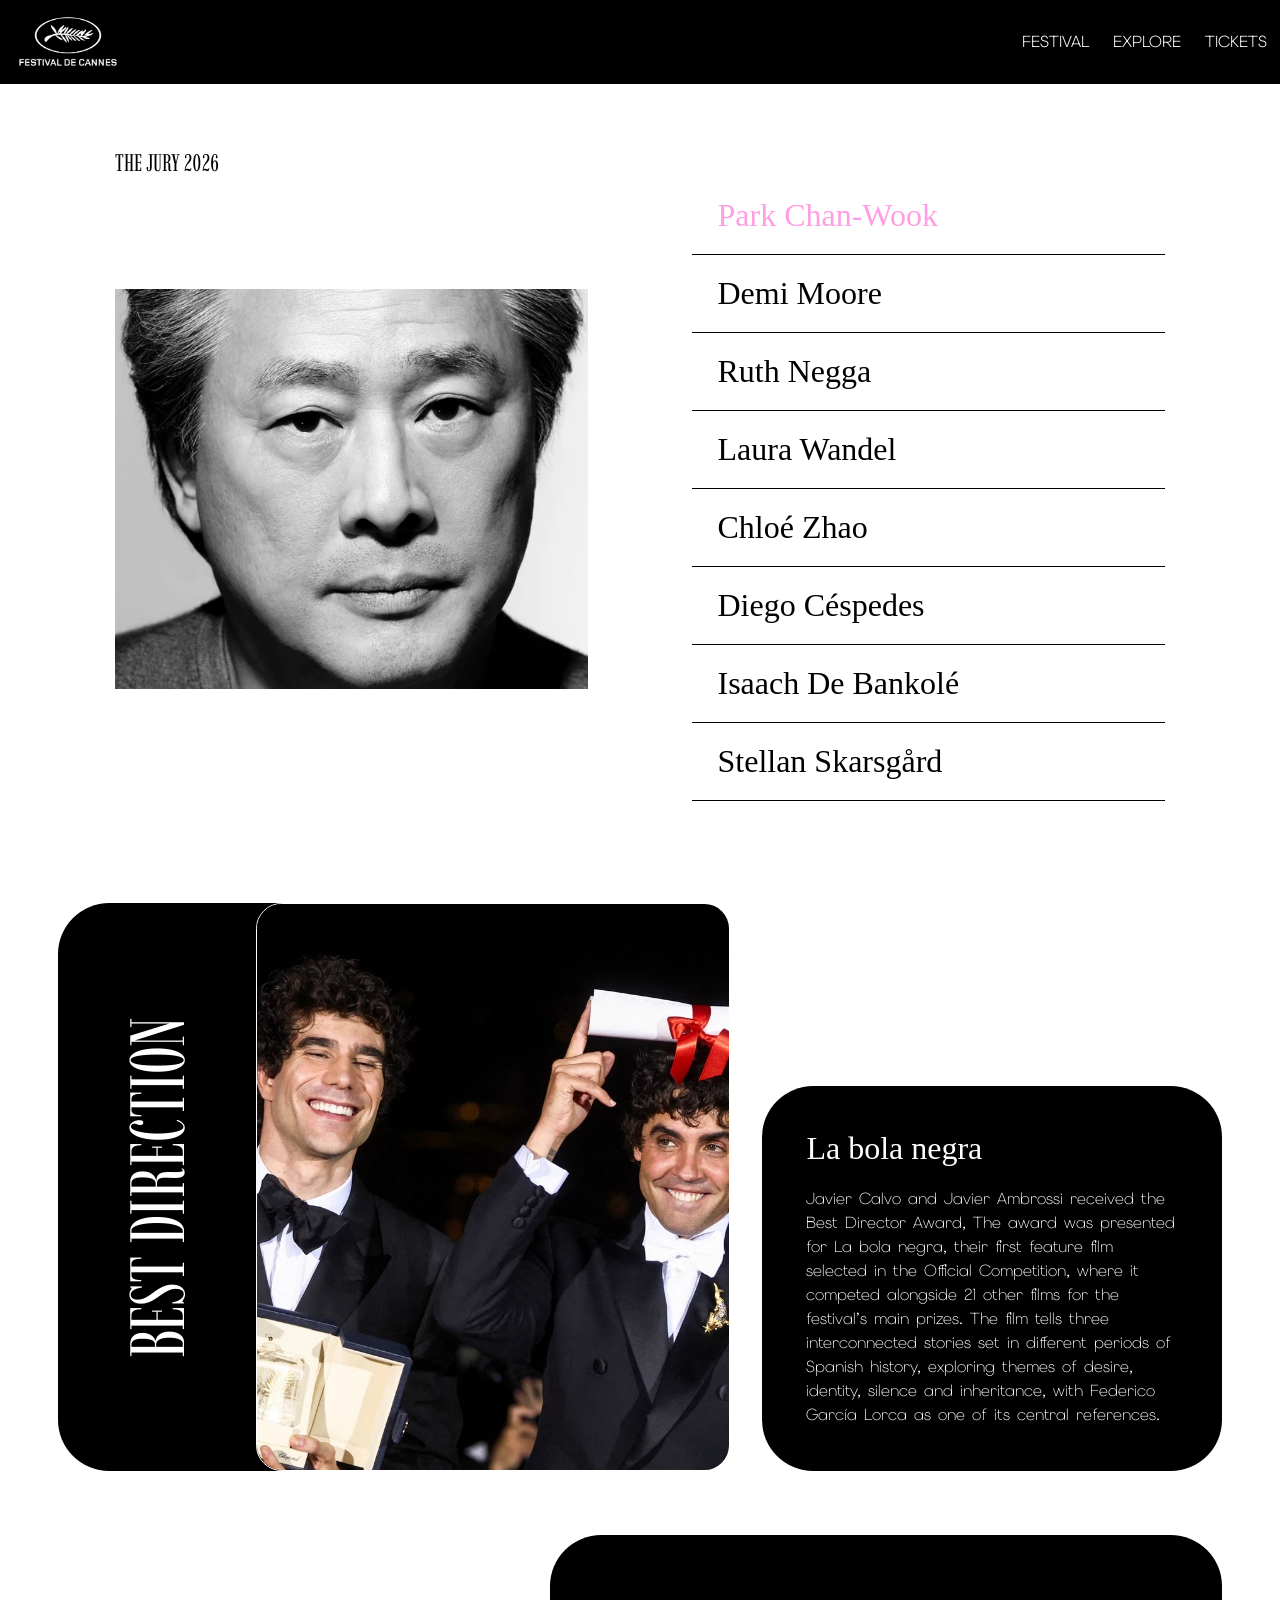
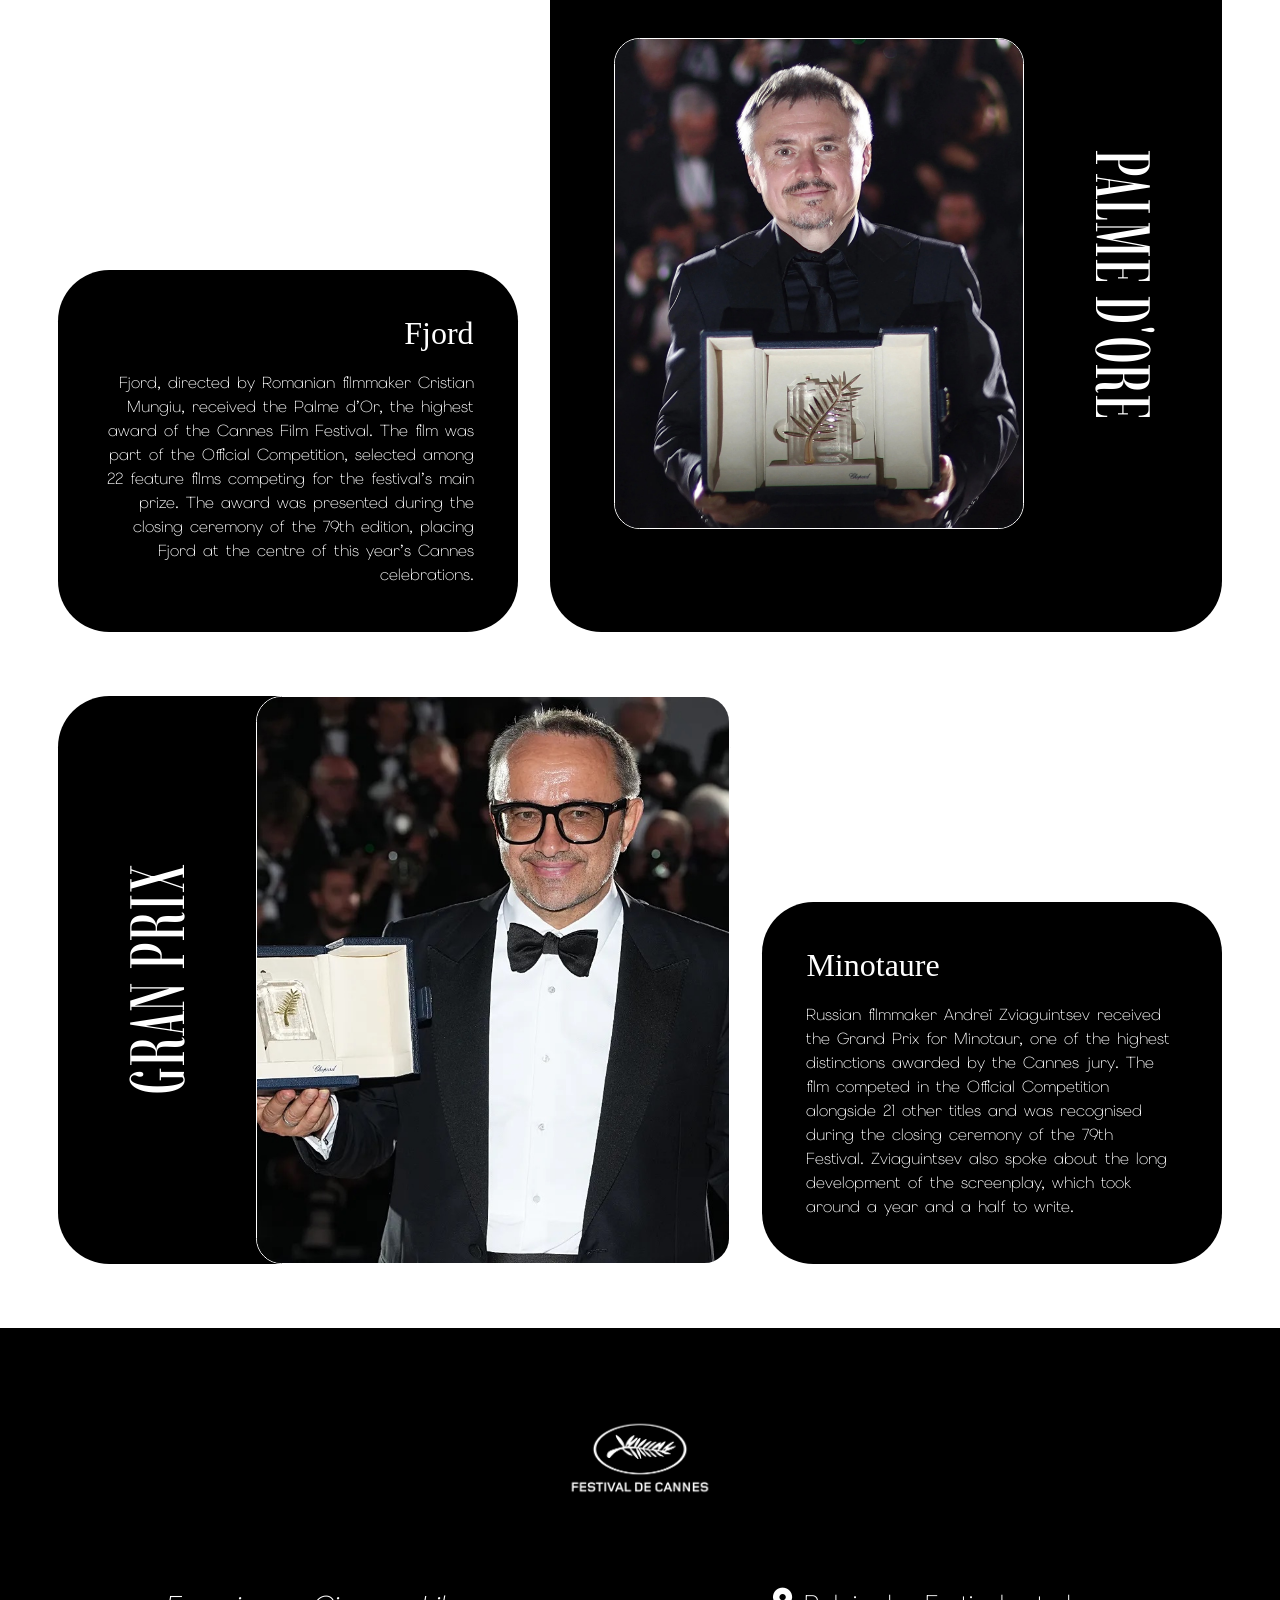
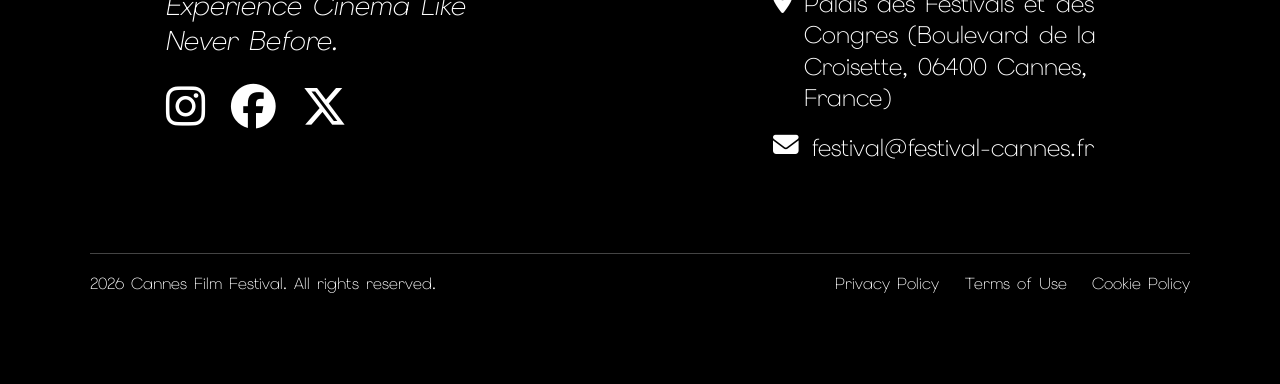
==== explore.html @ 531282f8 "Jurado nombre con foto" ====
<!DOCTYPE html>
<html lang="en">
<head>
    <meta charset="UTF-8">
    <meta name="viewport" content="width=device-width, initial-scale=1.0">
    <title>Cannes Film Festival</title>

    <link rel="stylesheet" href="CSS/style.css">

     <!-- TIPOGRAFIA TÍTULO -->
    <link rel="preconnect" href="https://fonts.googleapis.com">
    <link rel="preconnect" href="https://fonts.gstatic.com" crossorigin>
    <link href="https://fonts.googleapis.com/css2?family=Alien+Block&family=Imbue:opsz,wght@10..100,100..900&display=swap" rel="stylesheet">

    <!-- TIPOGRAFIA SUBTITULO  -->
    <link rel="preconnect" href="https://fonts.googleapis.com">
    <link rel="preconnect" href="https://fonts.gstatic.com" crossorigin>
    <link href="https://fonts.googleapis.com/css2?family=Alien+Block&family=Homemade+Apple&family=Imbue:opsz,wght@10..100,100..900&display=swap" rel="stylesheet">

    <!-- TIPOGRAFIA CUERPO  -->
    <link rel="preconnect" href="https://fonts.googleapis.com">
    <link rel="preconnect" href="https://fonts.gstatic.com" crossorigin>
    <link href="https://fonts.googleapis.com/css2?family=Alien+Block&family=Elms+Sans:ital,wght@0,100..900;1,100..900&family=Homemade+Apple&family=Imbue:opsz,wght@10..100,100..900&display=swap" rel="stylesheet">

     <!-- ICONOS FONT AWESOME -->
    <link rel="stylesheet" href="https://cdnjs.cloudflare.com/ajax/libs/font-awesome/6.7.2/css/all.min.css">

</head>
<body>
    <!-- MENU  -->
    <div class="menu">
        <a href="index.html" class="logo">
            <img src="Gallery/logotipo.png" alt="">
        </a>

        <nav class="nav-desktop">
            <ul>
                <li><a href="index.html">FESTIVAL</a></li>
                <li><a href="explore.html">EXPLORE</a></li>
                <li><a href="tickets.html">TICKETS</a></li>
            </ul>
        </nav>

        <input type="checkbox" id="sideMenu" class="side-menu">

        <label class="hamb" for="sideMenu">
            <i class="fa-solid fa-bars"></i>
            <i class="fa-solid fa-xmark"></i>
        </label>

        <nav class="nav-mobile">
            <ul>
                <li><a href="index.html">FESTIVAL</a></li>
                <li><a href="explore.html">EXPLORE</a></li>
                <li><a href="tickets.html">TICKETS</a></li>
            </ul>
        </nav>
    </div>
    
 <!-- Galeria jurado-->

  <section class="jury">

    <h1>THE JURY 2026</h1>

    <div class="jury-content">

        <!-- FOTOS -->
        <div class="jury-images">

            <img class="jury-photo photo-1 active"
                 src="Gallery/jurado5.jpeg"
                 alt="Park Chan-Wook">

            <img class="jury-photo photo-2"
                 src="Gallery/jurado1.jpeg"
                 alt="Demi Moore">

            <img class="jury-photo photo-3"
                 src="Gallery/jurado7.jpeg"
                 alt="Ruth Negga">

            <img class="jury-photo photo-4"
                 src="Gallery/jurado6.jpeg"
                 alt="Laura Wandel">

            <img class="jury-photo photo-5"
                 src="Gallery/jurado4.jpeg"
                 alt="Chloé Zhao">

            <img class="jury-photo photo-6"
                 src="Gallery/jurado3.jpeg"
                 alt="Diego Céspedes">

            <img class="jury-photo photo-7"
                 src="Gallery/jurado8.jpeg"
                 alt="Isaach De Bankolé">

            <img class="jury-photo photo-8"
                 src="Gallery/jurado2.jpeg"
                 alt="Stellan Skarsgård">

           

        </div>


        <!-- NOMBRES -->
        <div class="jury-names">

            <p class="name name-1">Park Chan-Wook</p>

            <p class="name name-2">Demi Moore</p>

            <p class="name name-3">Ruth Negga</p>

            <p class="name name-4">Laura Wandel</p>

            <p class="name name-5">Chloé Zhao</p>

            <p class="name name-6">Diego Céspedes</p>

            <p class="name name-7">Isaach De Bankolé</p>

            <p class="name name-8">Stellan Skarsgård</p>

        </div>

    </div>

</section>


 <!-- Awards  -->
     
    <div class="room-block award">
                <div class="room-top">
                    <h1>BEST DIRECTION</h1>
                </div>

                <div class="room-content">
                    <div class="room-design">
                        <img src="Gallery/premio1.jpeg" alt="">
                    </div>

                    <div class="room-text">
                            <h2>La bola negra</h2>
                            <p>Javier Calvo and Javier Ambrossi received the Best Director Award, The award was presented for La bola negra, their first feature film selected in the Official Competition, where it competed alongside 21 other films for the festival’s main prizes. The film tells three interconnected stories set in different periods of Spanish history, exploring themes of desire, identity, silence and inheritance, with Federico García Lorca as one of its central references. </p>
                    </div>
                </div>
            </div>

        <div class="room-block award award reverse">
            <div class="room-text">
                    <h2>Fjord</h2>
                    <p>Fjord, directed by Romanian filmmaker Cristian Mungiu, received the Palme d’Or, the highest award of the Cannes Film Festival. The film was part of the Official Competition, selected among 22 feature films competing for the festival’s main prize. The award was presented during the closing ceremony of the 79th edition, placing Fjord at the centre of this year’s Cannes celebrations.</p>
            </div>

            <div class="room-top">
                <h1>PALME D'ORE</h1>
            </div>

            <div class="room-content">
                <div class="room-design">
                    <img src="Gallery/premio2.jpeg" alt="">
                </div>
            </div>
        </div>

        <div class="room-block award">
             <div class="room-top">
                <h1>GRAN PRIX</h1>
            </div>

            <div class="room-content">
                <div class="room-design">
                    <img src="Gallery/premio3.jpeg" alt="">
                </div>

                <div class="room-text">
                            <h2>Minotaure</h2>
                            <p>Russian filmmaker Andreï Zviaguintsev received the Grand Prix for Minotaur, one of the highest distinctions awarded by the Cannes jury. 

                            The film competed in the Official Competition alongside 21 other titles and was recognised during the closing ceremony of the 79th Festival. Zviaguintsev also spoke about the long development of the screenplay, which took around a year and a half to write.</p>
                    </div>
                </div>
            </div>




   <!-- FOOTER -->
    <footer>

        <div class="footer-logo">
            <img src="Gallery/logotipo.png" alt="Cannes Film Festival">
        </div>

        <div class="footersection">
            <ul>
                <li>
                    <a href="tickets.html"></a>
                </li>
            </ul>
        </div>

        <div class="footersection">
            <div>
                <ul>
                    <li>
                        <a href="#"><i class="fa-brands fa-instagram"></i></a>
                    </li>
                    <li>
                        <a href="#"><i class="fa-brands fa-facebook"></i></a>
                    </li>
                    <li>
                        <a href="#"><i class="fa-brands fa-x-twitter"></i></a>
                    </li>
                </ul>
            </div>
            <div>
                <ul>
                    <li>
                        <a href="#" class="footerlinks"><i class="fa-solid fa-location-dot"></i><p class="pfooter">Palais des Festivals et des Congres (Boulevard de la Croisette, 06400 Cannes, France)</p></a>
                    </li>
                    <li>
                        <a href="#" class="footerlinks"><i class="fa-solid fa-envelope"></i><p class="pfooter">festival@festival-cannes.fr</p></a>
                    </li>
                </ul>
            </div>
        </div>

        <div class="footersection">
            <p class="pfooter">2026 Cannes Film Festival. All rights reserved.</p>
            <ul>
                <li>
                    <a href="#">Privacy Policy</a>
                </li>
                <li>
                    <a href="#">Terms of Use</a>
                </li>
                <li>
                    <a href="#">Cookie Policy </a>
                </li>
            </ul>
        </div>
    </footer>


    <script src="JS/add.js"></script>
</body>
</html>
---- CSS/style.css ----
* {
    padding: 0;
    margin: 0;
    box-sizing: border-box; 
}

body {
    background-color: white;
    color: black;
}

ul {
    list-style: none;
}

a {
    text-decoration: none;
    color: white;
}





/* TIPOGRAFÍAS */
/* Tipografía Título */

h1 {
  font-family: "Imbue", serif;
  font-optical-sizing: auto;
  font-weight: 400;
  font-style: normal;
}

h2 {
  font-family: "Homemade Apple", cursive;
  font-weight: 400;
  font-style: normal;
}

p {
  font-family: "Elms Sans", sans-serif;
  font-optical-sizing: auto;
  font-weight: 200;
  font-style: normal;
}

.pfooter ul li a {
  font-family: "Elms Sans", sans-serif;
  font-optical-sizing: auto;
  font-weight: 200;
  font-style: normal;
}

.nav-desktop {
  font-family: "Elms Sans", sans-serif;
  font-optical-sizing: auto;
  font-weight: 300;
  font-style: normal;
}



/* MENÚ*/
.logo {
    padding-left: 1vw;
    display: block;
}
.logo img{
    width: 110px;
    height: auto;
    display: block;
}

.menu a {
    text-decoration: none;
    color: white;
}

.menu {
    display: flex;
    justify-content: space-between;
    align-items: center;
    background-color: black;
    padding-top: 1vw;
    padding-bottom: 1vw;
    padding-right: 1vw;
}

.menu ul{
    display: flex;
    gap: 1.5rem;
    list-style: none;
}


/*Menú Tablet & Móvil*/
.nav-mobile {
    width: 100%;
    height: 100%;
    position: fixed;
    top: 0;
    left: 0;
    background-color: black;
    z-index: 9999;

    overflow: hidden;
    max-height: 0;
    transition: max-height 0.5s;
}

.menu-mobile {
    height: 100%;
    display: flex;
    flex-direction: column;
    justify-content: center;
    align-items: center;
    gap: 30px;
}

.menu-mobile li a {
    font-size: 40px;
    color: white;
}

/*Menú Iconos*/
.hamb {
    display: none;
    cursor: pointer;
    font-size: 30px;
    color: white;
    z-index: 10000;
}

.side-menu {
    display: none;
}

.hamb .fa-xmark {
    display: none;
    color: white;
    padding: 20px;
}



.side-menu:checked ~ .nav-mobile {
    max-height: 100%;
}

.side-menu:checked ~ .hamb .fa-bars {
    display: none;
}

.side-menu:checked ~ .hamb .fa-xmark {
    display: block;
}

/* CARRUSEL*/

.carrusel{
    position: relative;
    width: 100%;
    aspect-ratio: 16 / 9;
    overflow: hidden;
    margin-top: 0.5vw;
}

.carrusel img{
    height: 100%;
    width: 100%;
    top: 0;
    left: 0;
    object-fit: cover;
    position: absolute;
    opacity: 0;
    animation: carrusel 30s infinite;
}

.carrusel img:nth-child(2){
    animation-delay: 6s;
}

.carrusel img:nth-child(3){
    animation-delay: 12s;
}

.carrusel img:nth-child(4){
    animation-delay: 18s;
}

.carrusel img:nth-child(5){
    animation-delay: 24s;
}

@keyframes carrusel{
    0%   { opacity: 0;}
    5%   { opacity: 1;}
    20%  { opacity: 1;}
    25%  { opacity: 0;}
    100% { opacity: 0;}
}

.carrusel::after{
    width: 8px;
    height: 8px;
    margin-left: -6px;
    border-radius: 50%;
    left: 50%;
    bottom: 20px;
    content: "";
    position: absolute;
    background-color: rgba(255, 255, 255, 0.5);
    box-shadow:-48px 0 rgba(255, 255, 255, 0.5),
               -24px 0 rgba(255, 255, 255, 0.5),
                24px 0 rgba(255, 255, 255, 0.5),
                48px 0 rgba(255, 255, 255, 0.5);
    z-index: 1;
}

.carrusel::before {
    width: 8px;
    height: 8px;
    margin-left: -6px;
    border-radius: 50%;
    left: 50%;
    bottom: 20px;
    content: "";
    position: absolute;
    background-color: white;
    z-index: 2;
    animation: punto 30s step-end infinite;
}

@keyframes punto {
    0%   { transform: translateX(-48px);}
    20%  { transform: translateX(-24px);}
    40%  { transform: translateX(0);}
    60%  { transform: translateX(24px);}
    80%  { transform: translateX(48px);}
}
                

/* 1) FESTIVAL */
/* The Story of Cannes */


.hero-home {
    position: relative;
    width: 100%;
}

.img-hero {
    width: 100%;
    display: block;
    padding-top: 0.5vw;
}


.titulo-hero {
    display: flex;
    justify-content: center;
    font-size: 7rem;
    margin-top: 2vw;
}


.texto {
    display: flex;
    justify-content: center;
    margin-top: 1vw;
    margin-bottom: 6vw;
    font-size: 1.75rem;
}

/* The Story of Cannes */

.room-block {
    display: flex;
    flex-wrap: wrap;
}

.gallery,
footer {
    width: 100%;
}

.room-top {
    width: 19%;
    display: flex;
    justify-content: center;
    align-items: center;
    color: black;
}

.room-top:first-child {
    width: 14.5%;
    padding: 3.25vw 0;
    background-color: black;
    color: white;
}

.room-top:first-child > * {
    writing-mode: vertical-rl;     
    transform: rotate(180deg);     
    font-family: "Imbue", serif;
    font-weight: 400;
    font-size: 9.75vw;            
    white-space: nowrap;
}

.room-content {
    display: flex;
    align-items: flex-start;
    padding-top: 14.5vw;
    flex: 1;
    background-color: black;
    color: white;
}

.room-design {
    width: 32%;
    margin-left: 6.5%;
}

.room-design img {
    width: 100%;
    height: auto;
    object-fit: cover;
    display: block;
    border: 1px solid white;
}


.room-text {
    width: 44%;
    margin-left: 4.7%;               
    margin-top: 1.4vw;              
}

.room-text p {
    font-size: 1.55vw;
    line-height: 1.3;
    white-space: pre-line;          
    margin-top: -1.3em;  
}           

.boton {
    width: 100%;
    padding-left: 53.7%;            
    margin-top: -14.8vw;           
}

.boton > * {
    display: inline-block;
    padding: 10px 19px;
    border-radius: 30px;
    background-color: #ffb0ef;
    color: black;
    font-family: "Elms Sans", sans-serif;
    font-size: 1rem;
    font-weight: 400;
    line-height: 20px;
    text-transform: uppercase;
}


/* Selected Films */
.gallery{
    display: flex;
    justify-content: center;
    gap: 1vw;
    padding-top: 2vw;
    padding-bottom: 7vw;
}

.column{
    display: flex;
    flex-direction: column;
    gap: 1vw;
    width: 30%;
}

.column img{
    width: 100%;
    aspect-ratio: 4 / 5;
    object-fit: cover;
    display: block;
    transition: transform 0.3s ease;
}

.column img:hover{
    transform: scale(1.05);
    position: relative;
    z-index: 1;
}

.selected-top {
    width: 100%;
    justify-content: flex-start;
    padding: 4vw 4vw 0 4vw;
}

.selected-top h1 {
    white-space: nowrap;
}

.room-top h1{
    margin-top: 50px;
    font-size: 100px;
    width: 50%;
    
}


/* 2) EXPLORE */
/* The Jury*/

.jury {
    background-color: white;
    color: black;

    padding: 5vw 9vw 8vw 9vw;
}

.jury-title {
    font-family: "Alien Block", sans-serif;
    font-size: 2.5rem;
    font-weight: 400;
    margin-bottom: 4vw;
}

.jury-content {
    display: flex;
    align-items: center;
    justify-content: space-between;
    gap: 8vw;
}

.jury-images {
    width: 45%;
    position: relative;
}

.jury-photo {
    width: 100%;
    height: 400px;

    object-fit: cover;

    display: none;
}


/* Primera foto visible */

.jury-photo.active {
    display: block;
}

.jury-images > p {
    text-align: center;
    margin-top: 15px;
    font-family: "Elms Sans", sans-serif;
    font-size: 0.8rem;
    font-weight: 600;
}



.jury-names {
    width: 45%;
    display: flex;
    flex-direction: column;
}

.name {
    font-family: "Homemade Apple", cursive;
    font-size: 2rem;
    padding: 20px 25px;
    border-bottom: 1px solid black;
    cursor: pointer;
    transition: color 0.3s ease;
}


.name:hover {
    color: #ff9ee2;
}

/* Jurado nombre & foto  */

.name-1{
    color: #ff9ee2;
}

.jury-names:hover .name{
    color: black;
}

.jury-names .name:hover{
    color: #ff9ee2;
}

.jury-photo{
    animation: aparecer-foto 0.5s ease;
}

@keyframes aparecer-foto{
    from{ opacity: 0;}
    to { opacity: 1;}
}

.jury-content:has(.name:hover) .jury-photo{
    display: none;
}

.jury-content:has(.name-1:hover) .photo-1{
    display: block;
}

.jury-content:has(.name-2:hover) .photo-2{
    display: block;
}

.jury-content:has(.name-3:hover) .photo-3{
    display: block;
}

.jury-content:has(.name-4:hover) .photo-4{
    display: block;
}

.jury-content:has(.name-5:hover) .photo-5{
    display: block;
}

.jury-content:has(.name-6:hover) .photo-6{
    display: block;
}

.jury-content:has(.name-7:hover) .photo-7{
    display: block;
}

.jury-content:has(.name-8:hover) .photo-8{
    display: block;
}

/* AWARDS */

.award {
    flex-wrap: nowrap;
    align-items: flex-end;
    justify-content: center;
    margin-bottom: 5vw;
}

.award .room-content {
    display: contents;
}

.award .room-top{
    width: 15.5vw;
    padding: 0;
    background-color: black;
    color: white;
    border-radius: 4vw 0 0 4vw;
    align-self: stretch;
}

.award .room-top h1{
    margin: 0;
    width: auto;
    font-size: 6vw;
    white-space: nowrap;
    writing-mode: vertical-rl;
    transform: rotate(180deg);
}

.award .room-design {
    width: 37vw;
    margin-left: 0;
    padding: 8wv 5.5vw 8vw 0;
    background-color: black;
    border-radius: 0 4vw 4vw 0;
}
.award .room-design img {
    aspect-ratio: 5 /6 ;
    border-radius: 2vw;
}

.award .room-text {
    width: 36vw;
    margin: 0 0 0 2.5vw;
    padding: 3.5vw;
    background-color: black;
    color: white;
    border-radius: 4vw;
}

.award .room-text h2 {
    font-size: 2.5vw;
    margin-bottom: 1.5vw;
}

.award .room-text p {
    font-size: 1.25vw;
    line-height: 1.5;
    white-space: normal;
    margin-top: 0;
}

.award.reverse .room-text{
    order: 1;
    margin: 0 2.5vw 0 0;
    text-align: right;
}

.award.reverse .room-design{
    order: 2;
    padding: 8vw 0 8vw 5vw;
    border-radius: 4vw 0 0 4vw;
}
.award.reverse .room-top {
    order: 3;
    border-radius: 0 4vw 4vw 0;
}

.award.reverse .room-top h1{
    transform: none;
}


/* 3) TICKETS */
.tabla {
    width: 55%;
    margin: 40px auto 100px auto;
}

.tabla > div {
    width: 100%;
}


.tabla > div > div:first-child {
    margin-bottom: 30px;
}

.tabla p {
    font-family: "Elms Sans", sans-serif;
}

.tabla > div > div:first-child p:first-child {
    font-weight: 600;
    margin-bottom: 8px;
}


.tabla > div > div:nth-child(2) > div {
    width: 100%;
    display: flex;
    justify-content: space-between;
    align-items: center;
    border: 1px solid black;
    border-radius: 30px;
    padding: 12px 20px;
    margin-bottom: 15px;
}

.tabla h1 {
    font-size: 80px;
    margin-top: 80px;
}


/* Senior / Adult / Student */

.tabla label {
    display: block;
    font-family: "Elms Sans", sans-serif;
}

.tabla label:first-child {
    font-size: 1rem;
    font-weight: 500;
}

.tabla label:last-child {
    font-size: 0.7rem;
    margin-top: 3px;
}


/* Contador */

.tabla input[type="number"] {
    width: 70px;
    background-color: white;
    color: black;
    border: 1px solid black;
    border-radius: 20px;
    padding: 7px;
    text-align: center;
}


/* Saldo*/

.saldo {
    width: 65%;
    max-width: 850px;
    margin: 80px auto;
    background-color: black;
    color: white;
    padding: 50px 70px;
    border: none;
    border-radius: 0;
}

.saldo > div:first-child {
    padding: 0 0 30px 0;
}

.saldo > div:first-child p {
    font-family: "Elms Sans", sans-serif;
    font-size: 1rem;
    font-weight: 500;
}

.saldo > div:nth-child(2) {
    padding: 20px 0;

    border-top: 1px solid #444;
    border-bottom: 1px solid #444;
}

.saldo > div:nth-child(2) > div {
    margin: 0;
    padding: 0;
}

.saldo > div:nth-child(2) > div > div {
    display: flex;
    justify-content: space-between;

    padding: 10px 0;
}

.saldo p {
    font-family: "Elms Sans", sans-serif;
    font-size: 0.85rem;
}

.saldo > div:nth-child(3) {
    padding: 25px 0;
    font-weight: 600;
    border-bottom: 1px solid #444;
}


/* Botón */

.saldo > div:last-child {
    display: flex;
    justify-content: flex-end;
    padding: 30px 0 0 0;
}

.saldo input[type="submit"] {
    background-color: #ff9ee2;
    color: black;
    border: none;
    border-radius: 30px;
    padding: 10px 30px;
    font-family: "Elms Sans", sans-serif;
    font-weight: 600;
    cursor: pointer;
}


/* FOOTER */
/* FOOTERgeneral */
footer {
    padding: 7%;
    margin: 0;
    box-sizing: border-box;
    display: flex;
    flex-direction: column;
    gap: 7vw;
    color: white;
    background-color: black;
}

.footersection {
    display: flex;
    justify-content: center;
    gap: 5vw;
}

.footer-logo {
    display: flex;
    justify-content: center;
    gap: 5vw;
}

.footer-logo img {
    width: 12vw;
    max-width: 220px;
    min-width: 120px;
    height: auto;
}

/* FOOTERprimerhijo */
footer > :first-child > div {
    display: flex;
    justify-content: flex-start;
    gap: 3vw;
}

footer > :first-child > div > :last-child {
    display: flex;
    flex-direction: column;
    gap: 0.5vw;
}

/* FOOTERsegundohijo */
footer > :nth-child(2) {
    display: none;
    
}

footer > :nth-child(2) > div {
    display: flex;
    flex-direction: column;
    justify-content: flex-start;
    gap: 0.5vw;
}

footer > :nth-child(2) > div > div {
    display: flex;
    flex-direction: column;
    justify-content: flex-start;
    gap: 0.5vw;
}

footer > :nth-child(2) > :first-child > ul {
    display: flex;
    justify-content: flex-start;
    gap: 1vw;
}

footer > :nth-child(2) > :last-child > ul {
    display: flex;
    flex-direction: column;
    justify-content: flex-start;
    gap: 1vw;
}

.footerlinks {
    display: flex;
    justify-content: flex-start ;
    align-items: flex-start;
    gap: 1vw;
}

.footerlinks p {
    font-size: 1.5rem;
    line-height: 1.3;
}

.footerlinks i {
    font-size: 1.6rem;
}

/* FOOTERtercerhijo */
footer > :nth-child(3) {
    display: flex;
    justify-content: space-between;
    align-items: flex-start;
    padding: 0 6vw;
}

footer > :nth-child(3) > div:first-child::before {
    content: "Experience Cinema Like Never Before.";
    display: block;
    max-width: 14em;
    margin-bottom: 2vw;
    font-family: "Elms Sans", sans-serif;
    font-weight: 200;
    font-style: italic;
    font-size: 1.7rem;
}

footer > :nth-child(3) > div:first-child ul {
    display: flex;
    justify-content: flex-start;
    gap: 2vw;
}

footer > :nth-child(3) > div:first-child i {
    font-size: 2.8rem;
}

footer > :nth-child(3) > div:last-child {
    max-width: 36%;
}

footer > :nth-child(3) > div:last-child ul {
    display: flex;
    flex-direction: column;
    justify-content: flex-start;
    gap: 1.5vw;
}

footer > :last-child {
    display: flex;
    justify-content: space-between;
    border-top: 1px solid #444;
    padding-top: 1.5vw;
}

footer > :last-child > ul {
    display: flex;
    justify-content: space-around;
    gap: 2vw;
}

footer > :last-child > ul li a {
    font-family: "Elms Sans", sans-serif;
    font-weight: 200;
    font-size: 1rem;
}

/* MEDIA QUERIES  */

/*  TABLET — 720px */

@media (max-width: 720px) {


    /* Menú & Hero */

    .menu {
        padding: 20px 5vw;
    }

    .hero-home {
        width: 100%;
    }

    .img-hero {
        width: 100%;
        height: 60vh;
        object-fit: cover;
    }

    .titulo-hero {
        font-size: 3.5rem;
        padding-left: 5vw;
        padding-right: 5vw;
    }

    .texto {
        font-size: 1.6rem;
        padding-left: 5vw;
        padding-right: 5vw;
    }


    /* Historia de Cannes */

    .room-block {
        padding-left: 5vw;
        padding-right: 5vw;
    }

    .room-top h1 {
        font-size: 2.3rem;
    }

    .room-content {
        gap: 30px;
    }

    .room-design {
        width: 50%;
    }

    .room-design img {
        width: 100%;
        height: auto;
    }

    .room-text {
        width: 50%;
    }

    .room-text p {
        font-size: 0.9rem;
        line-height: 1.5;
    }


    /* Selected Films */

    .gallery {
        gap: 12px;
    }

    .column {
        gap: 12px;
    }

    .column img {
        width: 100%;
        height: auto;
    }


    /* Footer */

    footer {
        padding: 40px 5vw;
        gap: 25px;
    }

    .footer-logo img {
        width: 120px;
    }

    .pfooter {
        font-size: 0.75rem;
    }

}
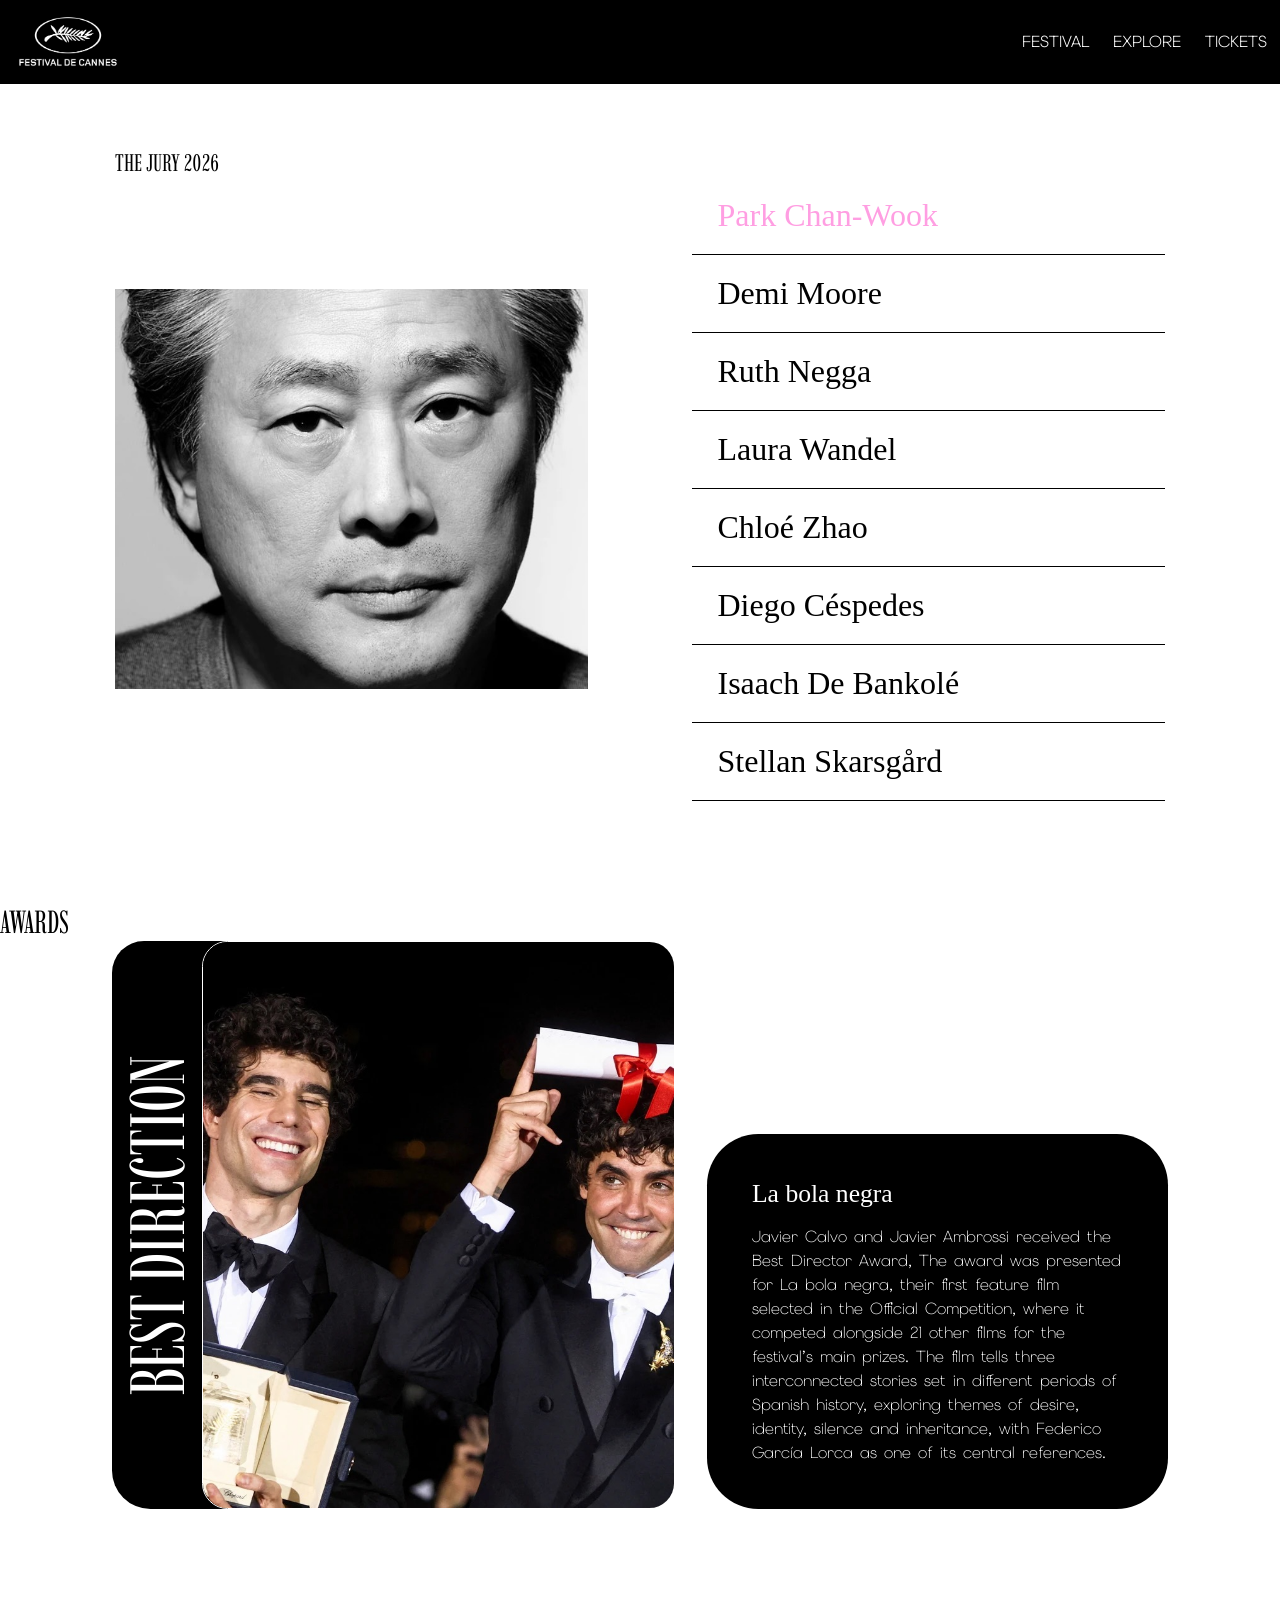
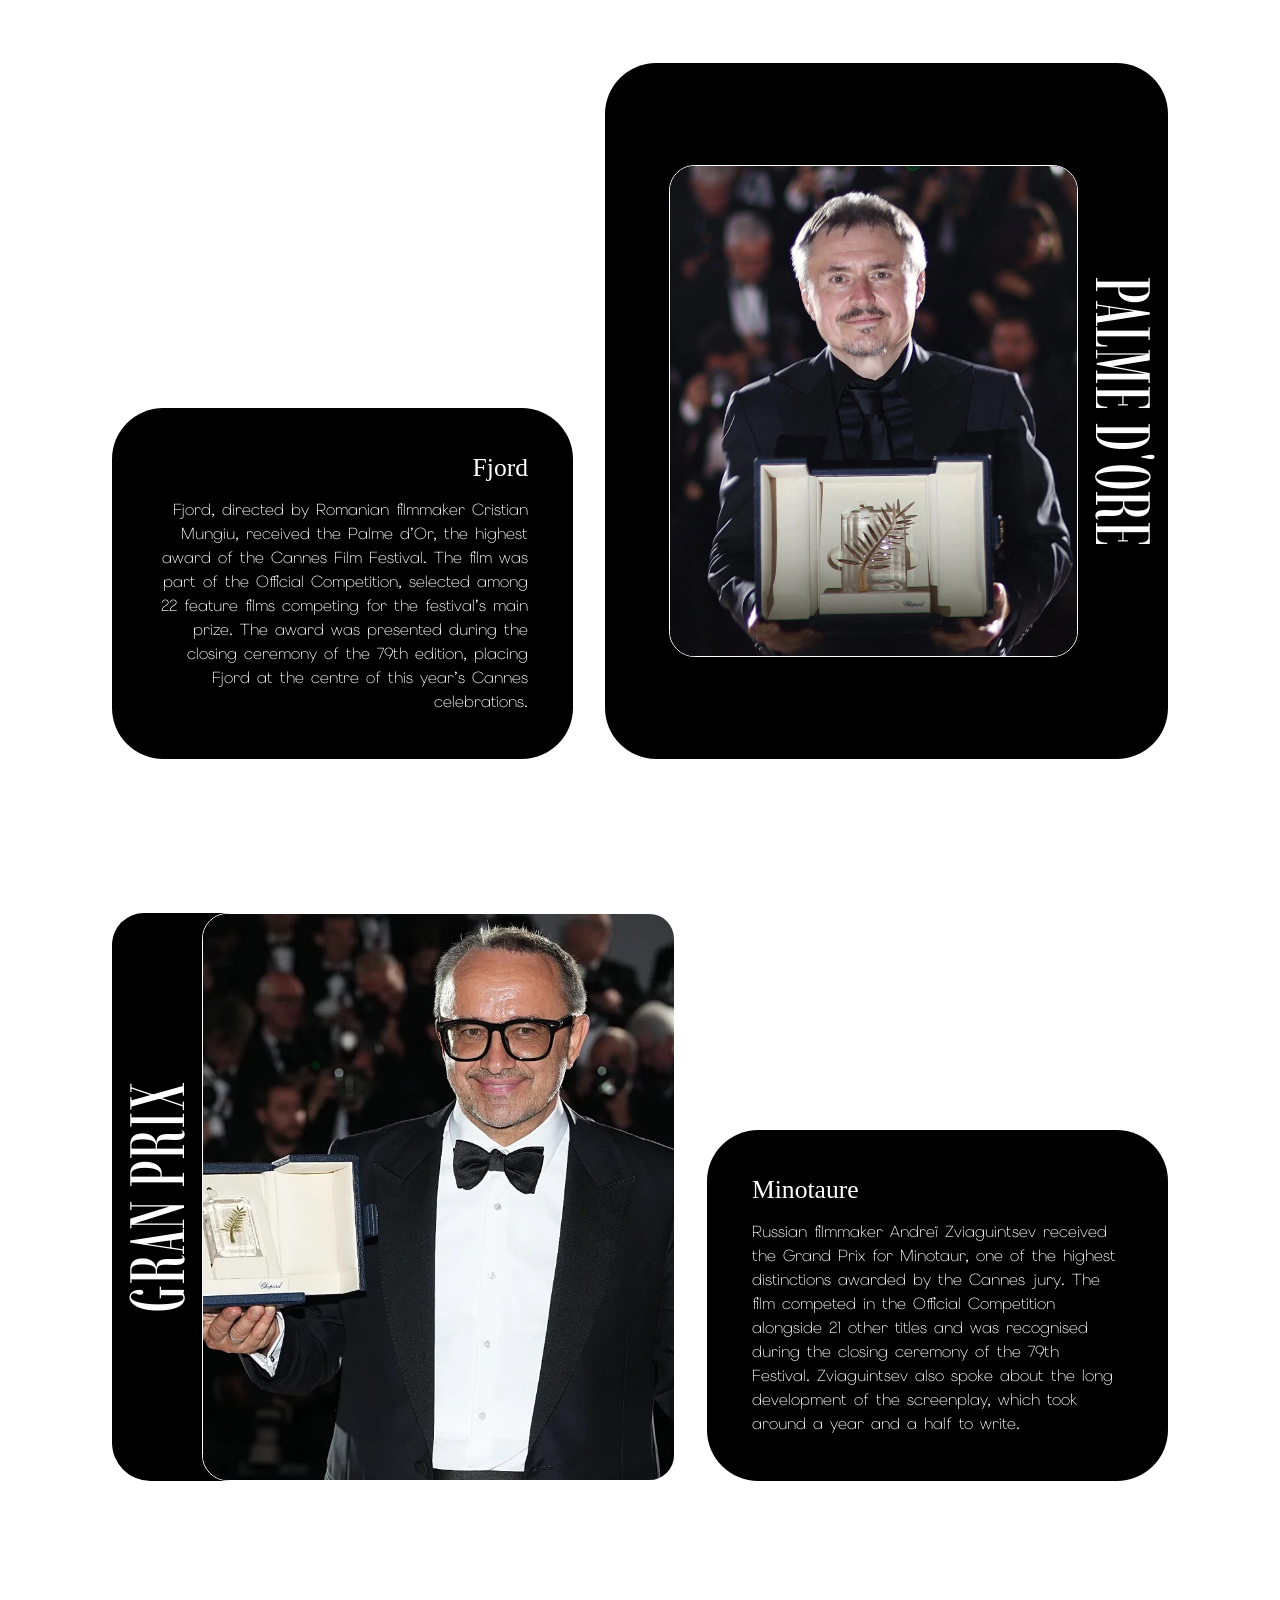
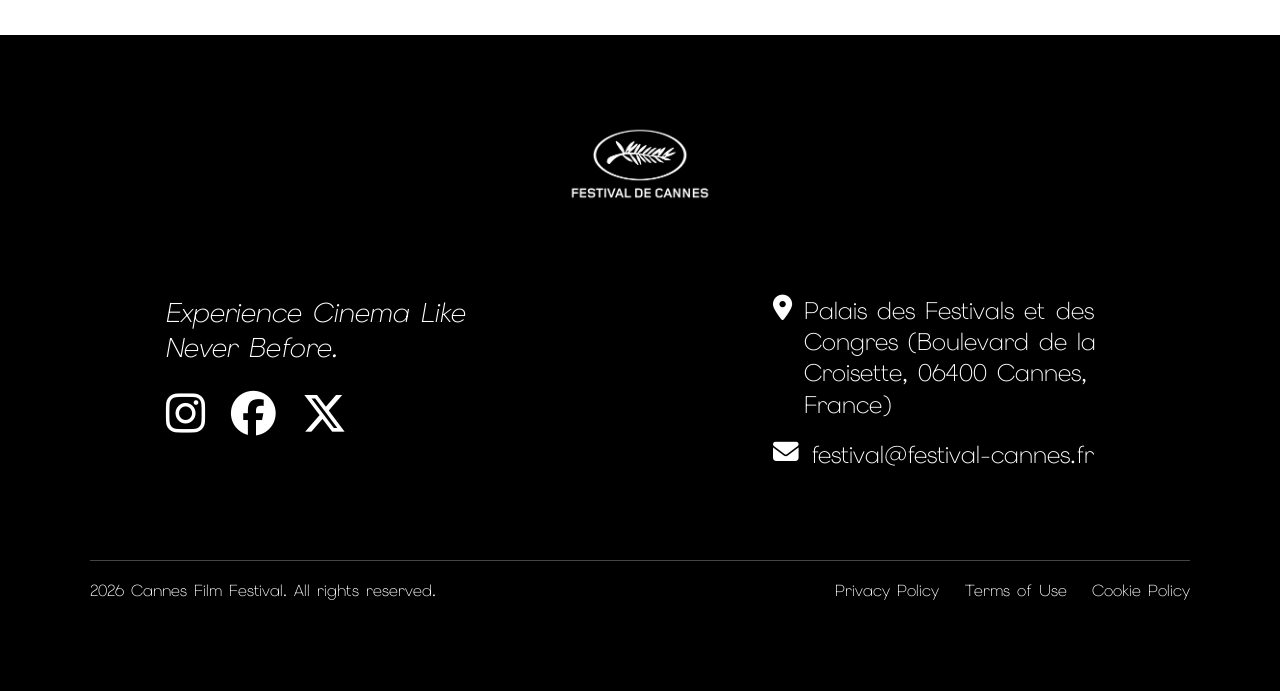
==== commit 98e98f2c: "Media Queries (Tablet Footer & Botón)" ====
--- a/explore.html
+++ b/explore.html
@@ -61,99 +61,101 @@
 
   <section class="jury">
 
-    <h1>THE JURY 2026</h1>
-
-    <div class="jury-content">
-
-        <!-- FOTOS -->
-        <div class="jury-images">
-
-            <img class="jury-photo photo-1 active"
-                 src="Gallery/jurado5.jpeg"
-                 alt="Park Chan-Wook">
-
-            <img class="jury-photo photo-2"
-                 src="Gallery/jurado1.jpeg"
-                 alt="Demi Moore">
-
-            <img class="jury-photo photo-3"
-                 src="Gallery/jurado7.jpeg"
-                 alt="Ruth Negga">
-
-            <img class="jury-photo photo-4"
-                 src="Gallery/jurado6.jpeg"
-                 alt="Laura Wandel">
-
-            <img class="jury-photo photo-5"
-                 src="Gallery/jurado4.jpeg"
-                 alt="Chloé Zhao">
-
-            <img class="jury-photo photo-6"
-                 src="Gallery/jurado3.jpeg"
-                 alt="Diego Céspedes">
-
-            <img class="jury-photo photo-7"
-                 src="Gallery/jurado8.jpeg"
-                 alt="Isaach De Bankolé">
-
-            <img class="jury-photo photo-8"
-                 src="Gallery/jurado2.jpeg"
-                 alt="Stellan Skarsgård">
-
-           
-
-        </div>
-
-
-        <!-- NOMBRES -->
-        <div class="jury-names">
-
-            <p class="name name-1">Park Chan-Wook</p>
-
-            <p class="name name-2">Demi Moore</p>
-
-            <p class="name name-3">Ruth Negga</p>
-
-            <p class="name name-4">Laura Wandel</p>
-
-            <p class="name name-5">Chloé Zhao</p>
-
-            <p class="name name-6">Diego Céspedes</p>
-
-            <p class="name name-7">Isaach De Bankolé</p>
-
-            <p class="name name-8">Stellan Skarsgård</p>
-
-        </div>
-
-    </div>
-
-</section>
+        <h1>THE JURY 2026</h1>
+
+        <div class="jury-content">
+
+            <!-- FOTOS -->
+            <div class="jury-images">
+
+                <img class="jury-photo photo-1 active"
+                    src="Gallery/jurado5.jpeg"
+                    alt="Park Chan-Wook">
+
+                <img class="jury-photo photo-2"
+                    src="Gallery/jurado1.jpeg"
+                    alt="Demi Moore">
+
+                <img class="jury-photo photo-3"
+                    src="Gallery/jurado7.jpeg"
+                    alt="Ruth Negga">
+
+                <img class="jury-photo photo-4"
+                    src="Gallery/jurado6.jpeg"
+                    alt="Laura Wandel">
+
+                <img class="jury-photo photo-5"
+                    src="Gallery/jurado4.jpeg"
+                    alt="Chloé Zhao">
+
+                <img class="jury-photo photo-6"
+                    src="Gallery/jurado3.jpeg"
+                    alt="Diego Céspedes">
+
+                <img class="jury-photo photo-7"
+                    src="Gallery/jurado8.jpeg"
+                    alt="Isaach De Bankolé">
+
+                <img class="jury-photo photo-8"
+                    src="Gallery/jurado2.jpeg"
+                    alt="Stellan Skarsgård">
+
+            
+
+            </div>
+
+
+            <!-- NOMBRES -->
+            <div class="jury-names">
+
+                <p class="name name-1">Park Chan-Wook</p>
+
+                <p class="name name-2">Demi Moore</p>
+
+                <p class="name name-3">Ruth Negga</p>
+
+                <p class="name name-4">Laura Wandel</p>
+
+                <p class="name name-5">Chloé Zhao</p>
+
+                <p class="name name-6">Diego Céspedes</p>
+
+                <p class="name name-7">Isaach De Bankolé</p>
+
+                <p class="name name-8">Stellan Skarsgård</p>
+
+            </div>
+
+        </div>
+
+    </section>
 
 
  <!-- Awards  -->
+
+        <h1>AWARDS</h1>
      
-    <div class="room-block award">
-                <div class="room-top">
-                    <h1>BEST DIRECTION</h1>
-                </div>
-
-                <div class="room-content">
-                    <div class="room-design">
-                        <img src="Gallery/premio1.jpeg" alt="">
-                    </div>
-
-                    <div class="room-text">
-                            <h2>La bola negra</h2>
-                            <p>Javier Calvo and Javier Ambrossi received the Best Director Award, The award was presented for La bola negra, their first feature film selected in the Official Competition, where it competed alongside 21 other films for the festival’s main prizes. The film tells three interconnected stories set in different periods of Spanish history, exploring themes of desire, identity, silence and inheritance, with Federico García Lorca as one of its central references. </p>
-                    </div>
-                </div>
-            </div>
+        <div class="room-block award">
+            <div class="room-top">
+                <h1>BEST DIRECTION</h1>
+            </div>
+
+            <div class="room-content">
+                <div class="room-design">
+                    <img src="Gallery/premio1.jpeg" alt="">
+                </div>
+
+                <div class="room-text">
+                    <h2>La bola negra</h2>
+                    <p>Javier Calvo and Javier Ambrossi received the Best Director Award, The award was presented for La bola negra, their first feature film selected in the Official Competition, where it competed alongside 21 other films for the festival’s main prizes. The film tells three interconnected stories set in different periods of Spanish history, exploring themes of desire, identity, silence and inheritance, with Federico García Lorca as one of its central references. </p>
+                </div>
+            </div>
+        </div>
 
         <div class="room-block award award reverse">
             <div class="room-text">
-                    <h2>Fjord</h2>
-                    <p>Fjord, directed by Romanian filmmaker Cristian Mungiu, received the Palme d’Or, the highest award of the Cannes Film Festival. The film was part of the Official Competition, selected among 22 feature films competing for the festival’s main prize. The award was presented during the closing ceremony of the 79th edition, placing Fjord at the centre of this year’s Cannes celebrations.</p>
+                <h2>Fjord</h2>
+                <p>Fjord, directed by Romanian filmmaker Cristian Mungiu, received the Palme d’Or, the highest award of the Cannes Film Festival. The film was part of the Official Competition, selected among 22 feature films competing for the festival’s main prize. The award was presented during the closing ceremony of the 79th edition, placing Fjord at the centre of this year’s Cannes celebrations.</p>
             </div>
 
             <div class="room-top">
@@ -168,7 +170,7 @@
         </div>
 
         <div class="room-block award">
-             <div class="room-top">
+            <div class="room-top">
                 <h1>GRAN PRIX</h1>
             </div>
 
@@ -178,14 +180,14 @@
                 </div>
 
                 <div class="room-text">
-                            <h2>Minotaure</h2>
-                            <p>Russian filmmaker Andreï Zviaguintsev received the Grand Prix for Minotaur, one of the highest distinctions awarded by the Cannes jury. 
-
-                            The film competed in the Official Competition alongside 21 other titles and was recognised during the closing ceremony of the 79th Festival. Zviaguintsev also spoke about the long development of the screenplay, which took around a year and a half to write.</p>
-                    </div>
-                </div>
-            </div>
-
+                    <h2>Minotaure</h2>
+                    <p>Russian filmmaker Andreï Zviaguintsev received the Grand Prix for Minotaur, one of the highest distinctions awarded by the Cannes jury. 
+
+                    The film competed in the Official Competition alongside 21 other titles and was recognised during the closing ceremony of the 79th Festival. Zviaguintsev also spoke about the long development of the screenplay, which took around a year and a half to write.</p>
+                        
+                </div>
+            </div>
+        </div>
 
 
 
@@ -208,13 +210,19 @@
             <div>
                 <ul>
                     <li>
-                        <a href="#"><i class="fa-brands fa-instagram"></i></a>
-                    </li>
-                    <li>
-                        <a href="#"><i class="fa-brands fa-facebook"></i></a>
-                    </li>
-                    <li>
-                        <a href="#"><i class="fa-brands fa-x-twitter"></i></a>
+                        <a href="https://www.instagram.com/festivaldecannes/?hl=es">
+                            <i class="fa-brands fa-instagram"></i>
+                        </a>
+                    </li>
+                    <li>
+                        <a href="https://www.facebook.com/festivaldecannes/?locale=es_ES">
+                            <i class="fa-brands fa-facebook"></i>
+                        </a>
+                    </li>
+                    <li>
+                        <a href="https://x.com/Festival_Cannes">
+                            <i class="fa-brands fa-x-twitter"></i>
+                        </a>
                     </li>
                 </ul>
             </div>
--- a/CSS/style.css
+++ b/CSS/style.css
@@ -93,6 +93,13 @@
     list-style: none;
 }
 
+.nav-desktop a{
+    transition: color 0.3s ease;
+}
+
+.nav-desktop a:hover{
+    color: #ff9ee2;
+}
 
 /*Menú Tablet & Móvil*/
 .nav-mobile {
@@ -156,14 +163,16 @@
     display: block;
 }
 
-/* CARRUSEL*/
+
+/* 1) FESTIVAL */
+/* CarruselL*/
 
 .carrusel{
     position: relative;
     width: 100%;
     aspect-ratio: 16 / 9;
     overflow: hidden;
-    margin-top: 0.5vw;
+    margin-top: 0vw;
 }
 
 .carrusel img{
@@ -241,10 +250,8 @@
 }
                 
 
-/* 1) FESTIVAL */
-/* The Story of Cannes */
-
-
+
+/* Hero */
 .hero-home {
     position: relative;
     width: 100%;
@@ -335,19 +342,19 @@
 .room-text {
     width: 44%;
     margin-left: 4.7%;               
-    margin-top: 1.4vw;              
+    margin-top: 0vw;              
 }
 
 .room-text p {
-    font-size: 1.55vw;
+    font-size: 1vw;
     line-height: 1.3;
     white-space: pre-line;          
-    margin-top: -1.3em;  
+    margin-top: 0;  
 }           
 
 .boton {
     width: 100%;
-    padding-left: 53.7%;            
+    padding-left: 52%;            
     margin-top: -14.8vw;           
 }
 
@@ -425,7 +432,7 @@
 
 .jury-title {
     font-family: "Alien Block", sans-serif;
-    font-size: 2.5rem;
+    font-size: 10rem;
     font-weight: 400;
     margin-bottom: 4vw;
 }
@@ -462,7 +469,7 @@
     text-align: center;
     margin-top: 15px;
     font-family: "Elms Sans", sans-serif;
-    font-size: 0.8rem;
+    font-size: 0.5rem;
     font-weight: 600;
 }
 
@@ -488,6 +495,9 @@
     color: #ff9ee2;
 }
 
+
+
+
 /* Jurado nombre & foto  */
 
 .name-1{
@@ -547,13 +557,24 @@
     display: block;
 }
 
-/* AWARDS */
+
+
+
+/* Awards */
+
+.awards-title {
+    font-weight: 400;
+    font-size: 5vw;
+    margin-top: 10vw;
+    margin-bottom: 4vw;
+    margin-left: 4vw;
+}
 
 .award {
     flex-wrap: nowrap;
     align-items: flex-end;
     justify-content: center;
-    margin-bottom: 5vw;
+    margin-bottom: 12vw;
 }
 
 .award .room-content {
@@ -561,11 +582,11 @@
 }
 
 .award .room-top{
-    width: 15.5vw;
+    width: 7vw;
     padding: 0;
     background-color: black;
     color: white;
-    border-radius: 4vw 0 0 4vw;
+    border-radius: 2.5vw 0 0 3vw;
     align-self: stretch;
 }
 
@@ -600,8 +621,8 @@
 }
 
 .award .room-text h2 {
-    font-size: 2.5vw;
-    margin-bottom: 1.5vw;
+    font-size: 2vw;
+    margin-bottom: 1.2vw;
 }
 
 .award .room-text p {
@@ -1036,4 +1057,106 @@
 }
 
 
-
+/*MEDIA QUERIES*/
+/*Mobile*/
+@media screen and (max-width: 480px) {
+
+
+
+
+
+
+
+}
+
+
+/*Tablet*/
+@media screen and (max-width: 720px) {
+
+
+
+    .boton {
+        padding-left: 52%;
+        margin-top: -12vw;
+    }
+
+    .boton > * {
+        padding: 0.7vw 1.5vw;
+        border-radius: 3vw;
+
+        font-size: 0.7rem;
+        line-height: 1.2;
+    } 
+
+    footer {
+        padding: 5vw 7vw;
+        gap: 5vw;
+    }
+
+    .footer-logo img {
+        width: 9vw;
+        min-width: 70px;
+        max-width: 90px;
+    }
+
+    footer > :nth-child(3) {
+        padding: 0 4vw;
+    }
+
+    footer > :nth-child(3) > div:first-child::before {
+        font-size: 0.9rem;
+        line-height: 1.35;
+        max-width: 13em;
+        margin-bottom: 2vw;
+    }
+
+
+
+
+    footer > :nth-child(3) > div:first-child i {
+        font-size: 1.7rem;
+    }
+
+    footer > :nth-child(3) > div:first-child ul {
+        gap: 1.5vw;
+    }
+
+
+   
+
+    .footerlinks {
+        gap: 1vw;
+    }
+
+    .footerlinks p {
+        font-size: 0.8rem;
+        line-height: 1.3;
+    }
+
+    .footerlinks i {
+        font-size: 1rem;
+    }
+
+    footer > :nth-child(3) > div:last-child {
+        max-width: 37%;
+    }
+
+
+    
+    footer > :last-child {
+        padding-top: 1.2vw;
+    }
+
+    footer > :last-child .pfooter {
+        font-size: 0.65rem;
+    }
+
+    footer > :last-child > ul {
+        gap: 1.5vw;
+    }
+
+    footer > :last-child > ul li a {
+        font-size: 0.65rem;
+    }
+}
+
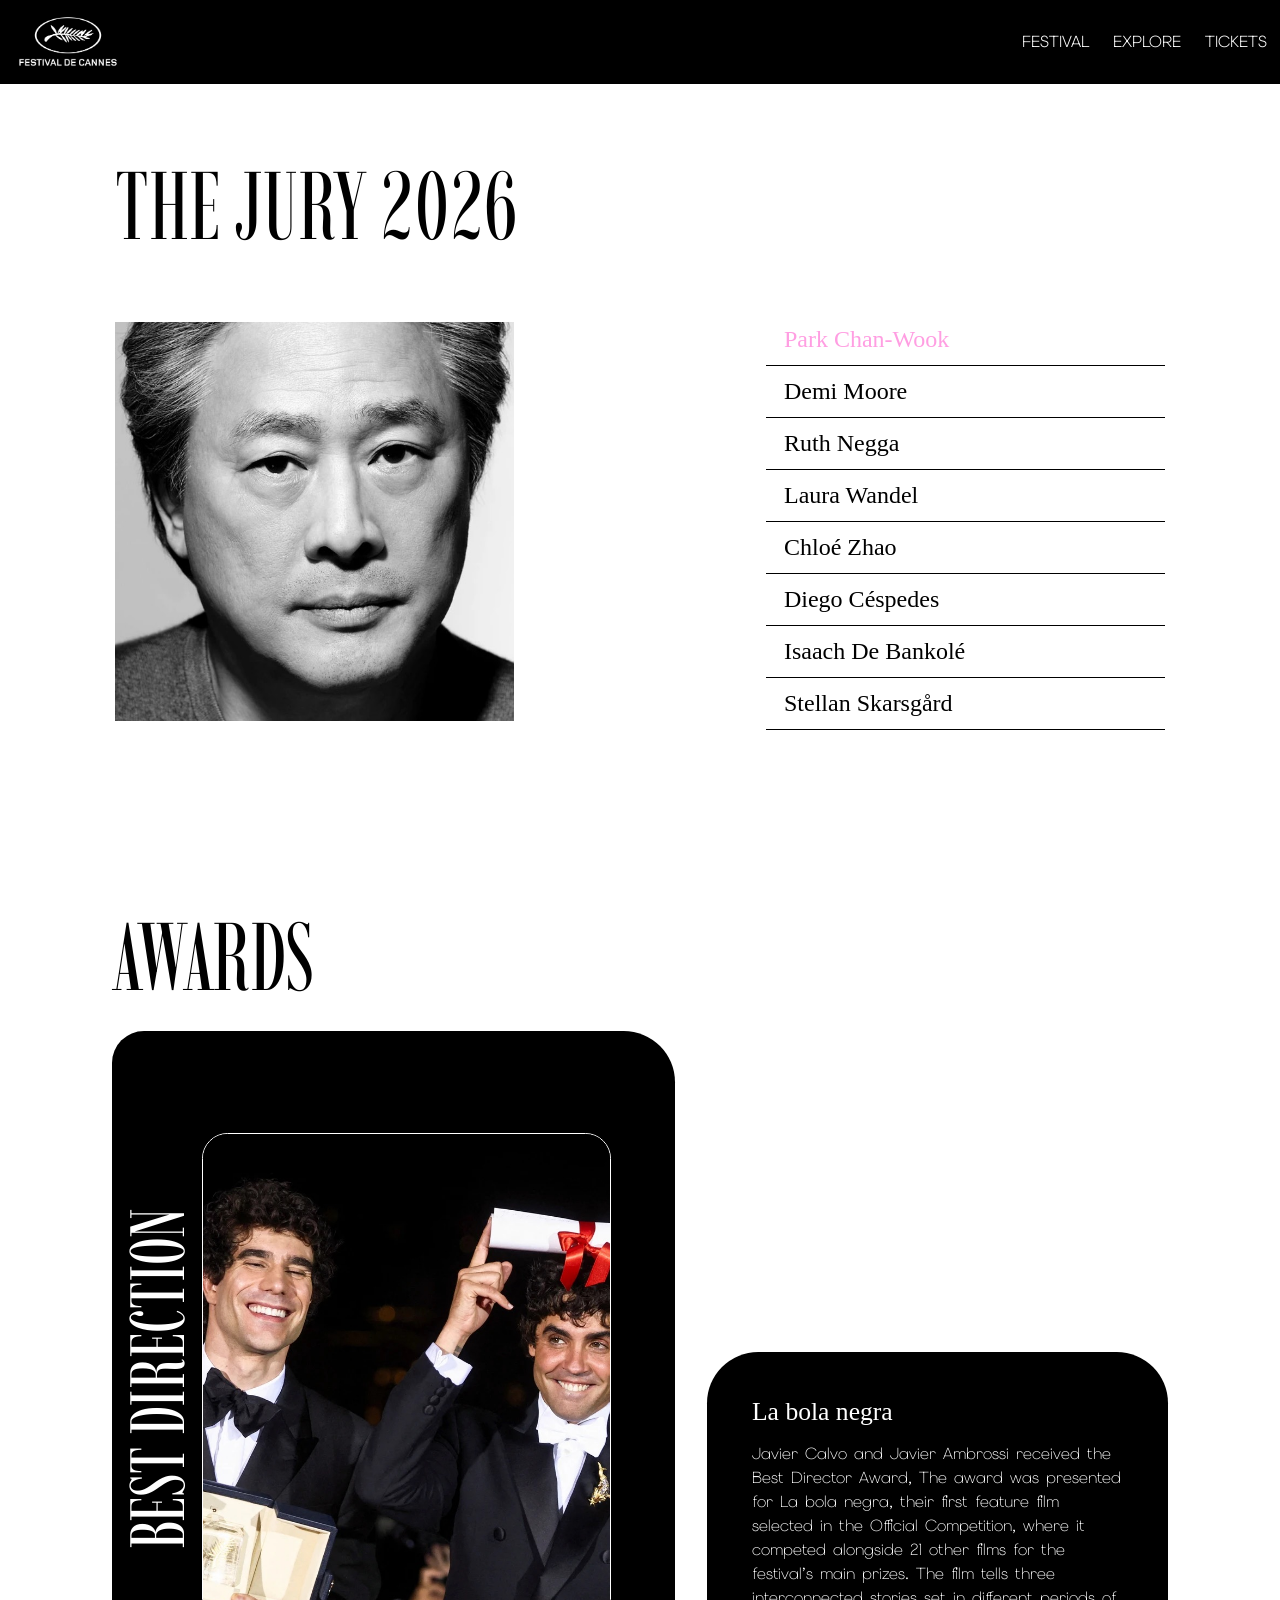
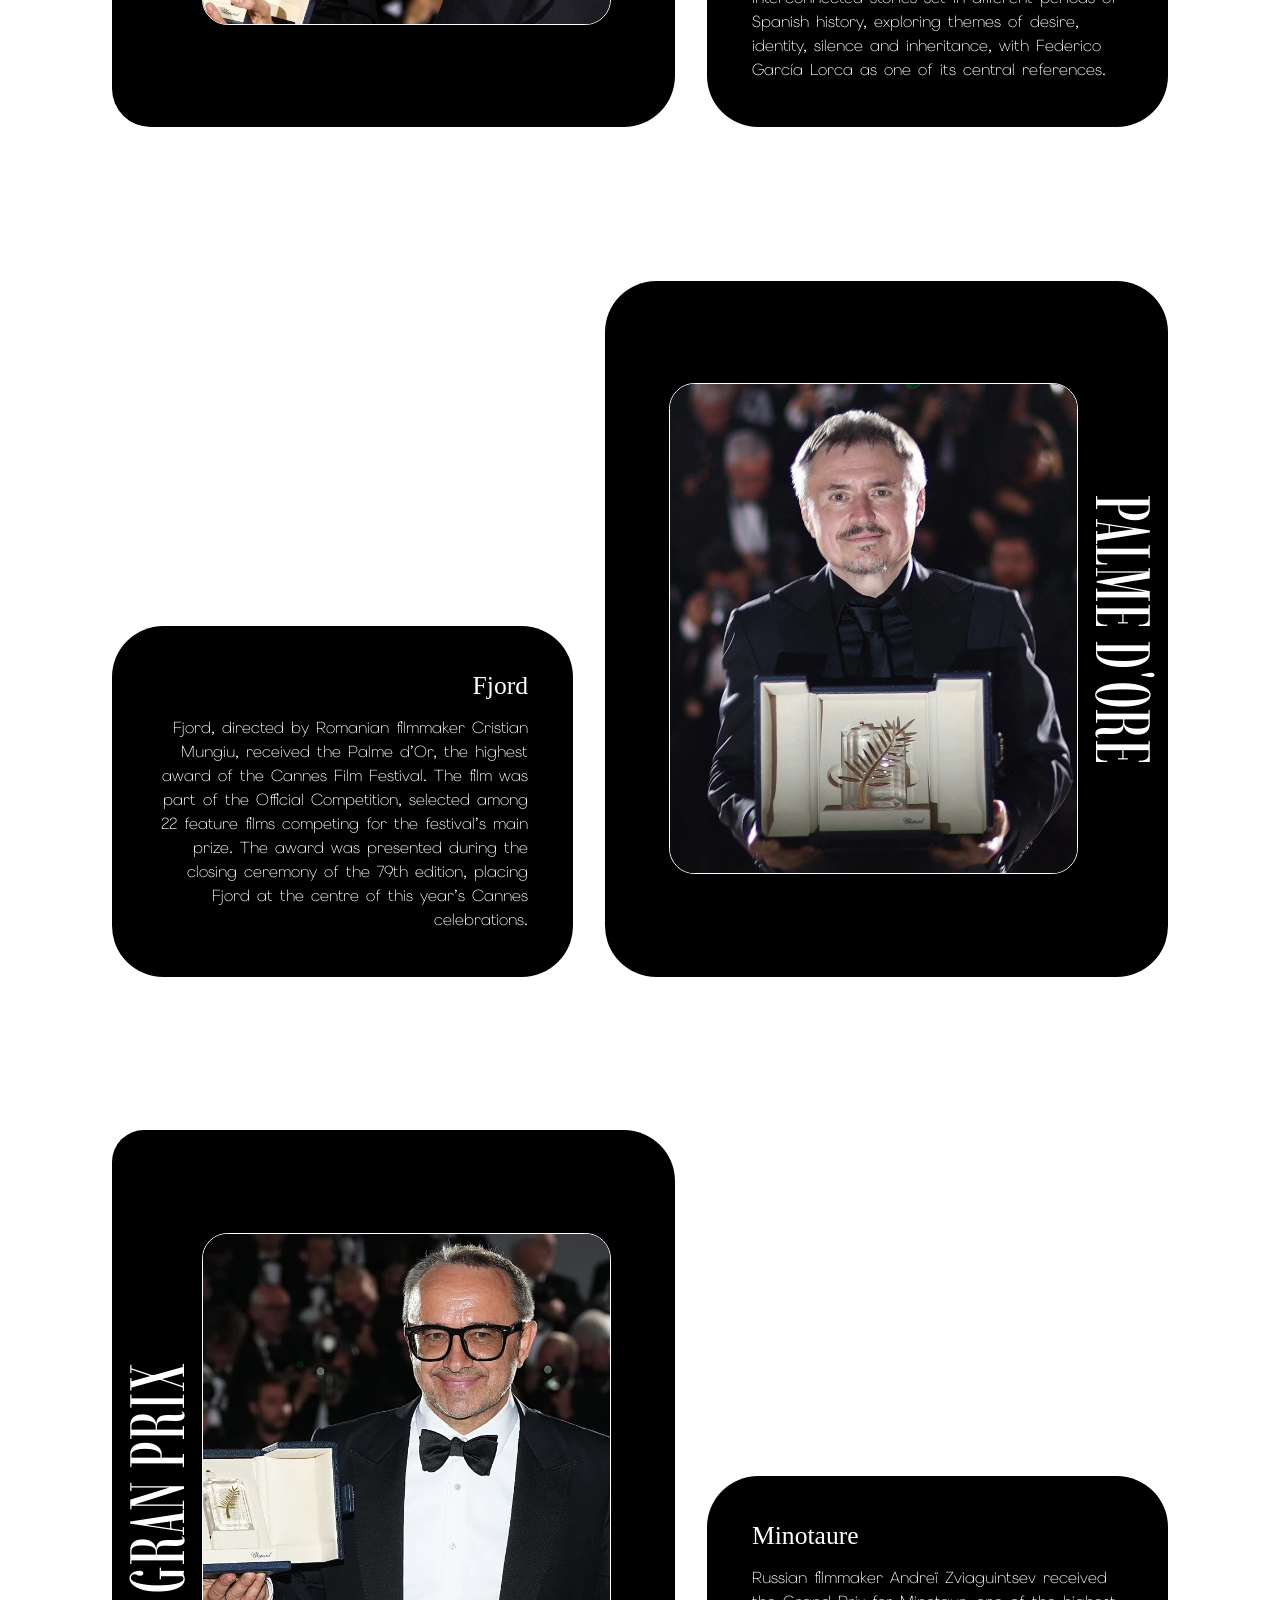
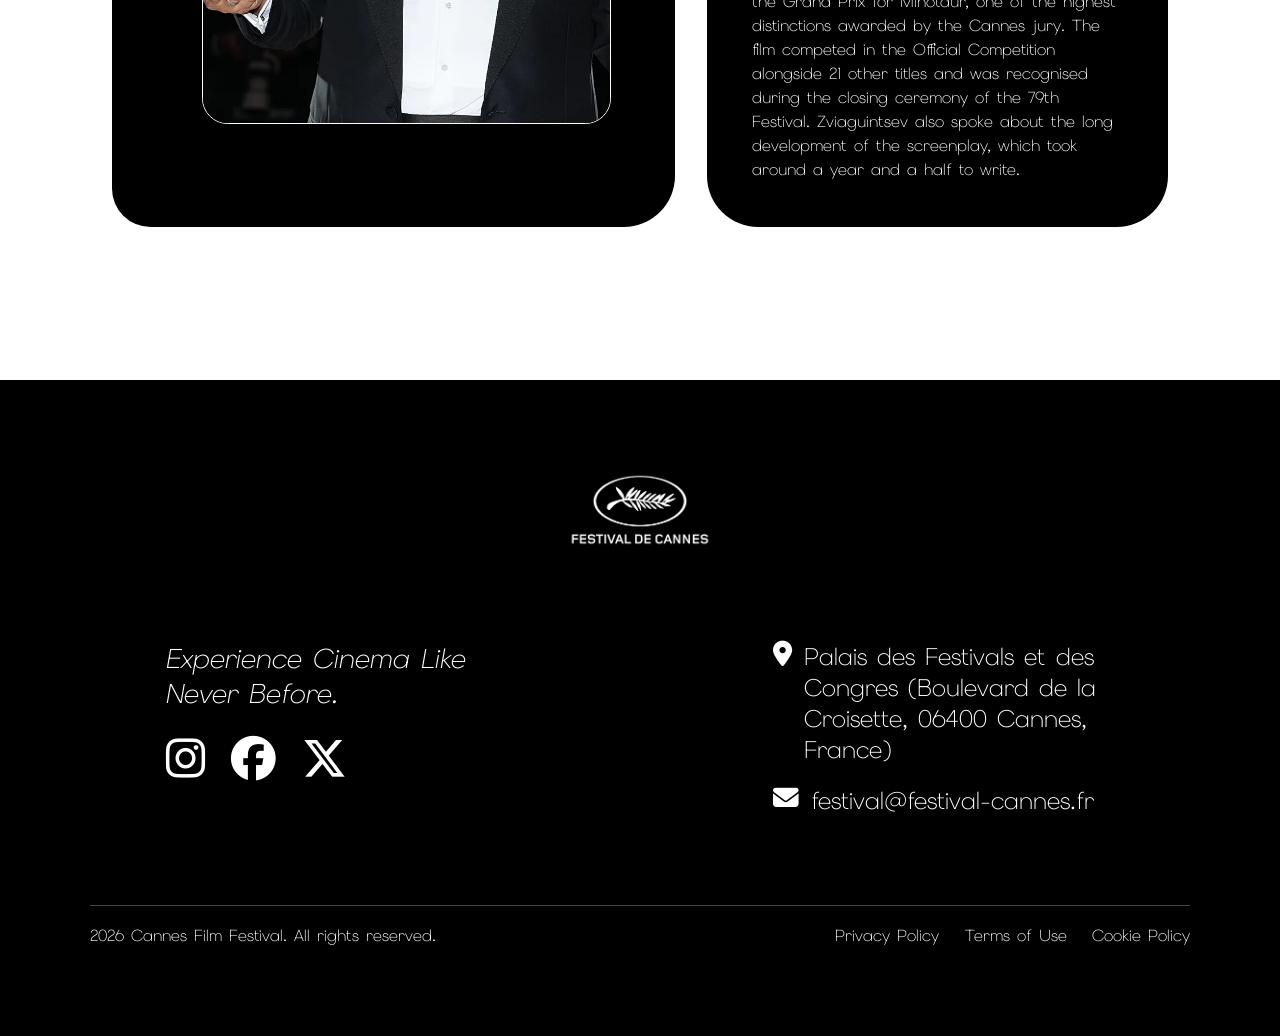
==== commit f975a930: "mediaqueries tablet&mobile" ====
--- a/explore.html
+++ b/explore.html
@@ -133,7 +133,7 @@
 
  <!-- Awards  -->
 
-        <h1>AWARDS</h1>
+        <h1 class="awards-title">AWARDS</h1>
      
         <div class="room-block award">
             <div class="room-top">
--- a/CSS/style.css
+++ b/CSS/style.css
@@ -427,7 +427,13 @@
     background-color: white;
     color: black;
 
-    padding: 5vw 9vw 8vw 9vw;
+    padding: 5vw 9vw 14vw 9vw;
+}
+
+.jury > h1 {
+    font-size: 6rem;
+    font-weight: 400;
+    margin-bottom: 4vw;
 }
 
 .jury-title {
@@ -441,17 +447,17 @@
     display: flex;
     align-items: center;
     justify-content: space-between;
-    gap: 8vw;
+    gap: 6vw;
 }
 
 .jury-images {
-    width: 45%;
+    width: 38%;
     position: relative;
 }
 
 .jury-photo {
     width: 100%;
-    height: 400px;
+    height: 1/1;
 
     object-fit: cover;
 
@@ -476,15 +482,15 @@
 
 
 .jury-names {
-    width: 45%;
+    width: 38%;
     display: flex;
     flex-direction: column;
 }
 
 .name {
     font-family: "Homemade Apple", cursive;
-    font-size: 2rem;
-    padding: 20px 25px;
+    font-size: 1.5rem;
+    padding: 12px 18px;
     border-bottom: 1px solid black;
     cursor: pointer;
     transition: color 0.3s ease;
@@ -562,12 +568,21 @@
 
 /* Awards */
 
+.jury + h1,
+.awards-title {
+    font-size: 6rem;
+    font-weight: 400px;
+    margin: 0 0 2vw 8.75vw;
+    text-align: left;
+    line-height: 1;
+}
+
 .awards-title {
     font-weight: 400;
-    font-size: 5vw;
-    margin-top: 10vw;
-    margin-bottom: 4vw;
-    margin-left: 4vw;
+    font-size: 7vw;
+    margin-top: 7vw;
+    margin-bottom: 10vw;
+    margin-left: 8.75vw;
 }
 
 .award {
@@ -602,10 +617,11 @@
 .award .room-design {
     width: 37vw;
     margin-left: 0;
-    padding: 8wv 5.5vw 8vw 0;
+    padding: 8vw 5vw 8vw 0;   
     background-color: black;
     border-radius: 0 4vw 4vw 0;
 }
+
 .award .room-design img {
     aspect-ratio: 5 /6 ;
     border-radius: 2vw;
@@ -953,105 +969,360 @@
     font-size: 1rem;
 }
 
+
+
+
+
+
+
+
 /* MEDIA QUERIES  */
 
 /*  TABLET — 720px */
 
 @media (max-width: 720px) {
 
-
-    /* Menú & Hero */
-
-    .menu {
-        padding: 20px 5vw;
-    }
-
-    .hero-home {
-        width: 100%;
-    }
-
-    .img-hero {
-        width: 100%;
-        height: 60vh;
+    /* Selected films  */
+    .gallery {
+        display: grid;
+        width: 100%;
+        padding: 5vw;
+        gap: 2vw;
+        grid-template-columns: repeat(2, 1fr);
+    }
+
+    .gallery .column {
+        display: contents;
+    }
+
+    .gallery img {
+        width: 100%;
+        height: auto;
+        display: block;
+    }
+
+
+    /* The Story of Cannes */
+
+    .room-block {
+        padding: 0 0 15vw 0;
+        position: relative;
+        background-color: black;
+    }
+
+    .room-top:first-child {
+        width: 22%;
+        padding: 7vw 0;
+        background-color: black;
+    }
+
+    .room-top:first-child > *{
+        width: auto;
+        margin: 0;
+        font-size: 12vw;
+    }
+
+    .room-content {
+        width: 78%;
+        padding: 7vw 6vw 0 3vw;
+        display: flex;
+        flex-direction: column;
+        background-color: black;
+        gap: 30px;
+    }
+
+    .room-design {
+        width: 75%;
+        margin: 0;
+    }
+
+    .room-design img {
+        width: 100%;
+        height: auto;
+        display: block;
+    }
+
+    .room-text {
+        width: 100%;
+        margin: 6vw 0 0 0;
+    }
+
+    .room-text p {
+        margin: 0;
+        font-size: 0.75rem;
+        white-space: pre-line;
+        line-height: 1.5;
+    }
+
+    .boton{
+        padding-left: 25%;
+        margin-top: 7vw;
+    }
+
+    .boton > * {
+        padding: 0.7vw 1.5vw;
+        font-size: 0.7rem;
+        line-height: 1.2;
+        border-radius: 3vw;
+    }
+
+    /*Selected Films*/
+    .gallery {
+        display: grid;
+        grid-template-columns: repeat(2, 1fr);
+        gap: 2vw;
+        padding: 5vw;
+        width: 100%;
+    }
+
+    .gallery .column {
+        display: contents;
+    }
+
+    .gallery img {
+        width: 100%;
+        height: auto;
+        display: block;
+    }
+
+
+    /* Jurado */
+
+    .jury {
+        padding: 10vw 7vw 15vw;
+    }
+
+    .jury > h1 {
+        font-size: 3.2rem;
+        margin-bottom: 6vw;
+        line-height: 1;
+    }
+
+    .jury-content {
+        justify-content: flex-start;
+        flex-direction: row;
+        align-items: flex-start;
+        gap: 5vw;
+    }
+
+    .jury-images {
+        width: 48%;
+    }
+
+    .jury-photo{
+        width: 100%;
+        height: auto;
+        aspect-ratio: 1 / 1;
         object-fit: cover;
-    }
-
-    .titulo-hero {
-        font-size: 3.5rem;
-        padding-left: 5vw;
-        padding-right: 5vw;
-    }
-
-    .texto {
-        font-size: 1.6rem;
-        padding-left: 5vw;
-        padding-right: 5vw;
-    }
-
-
-    /* Historia de Cannes */
-
-    .room-block {
-        padding-left: 5vw;
-        padding-right: 5vw;
-    }
-
-    .room-top h1 {
-        font-size: 2.3rem;
-    }
-
-    .room-content {
-        gap: 30px;
-    }
-
-    .room-design {
-        width: 50%;
-    }
-
-    .room-design img {
+
+    }
+    
+    .jury-names {
+        width: 42%;
+    }
+
+    .name{
+        font-size: clamp(0.85rem, 2.4vw, 1.15rem);
+        padding: 11px 4px;
+        white-space: nowrap;
+    }
+
+    .jury + h1,
+    .awards-title {
+        font-size: 3.2rem;
+        line-height: 1;
+        margin: 0 0 3vw 4vw;
+    }
+ 
+    /* .awards {
+        padding: 8vw 5vw;
+    }
+ 
+    .awards h1 {
+        font-size: 4rem;
+        margin-bottom: 6vw;
+    } */
+ 
+    .room-block.award {
+        width: 92%;
+        margin: 0 auto 10vw auto;
+        padding: 0;
+        display: flex;
+        flex-direction: row;
+        align-items: flex-end;
+        justify-content: center;
+        gap: 0;
+        background-color: transparent;
+    }
+ 
+    .room-block.award .room-top {
+        width: 8vw;
+        padding: 0;
+        border-radius: 4vw 0 0 4vw;
+    }
+ 
+    .room-block.award .room-top h1 {
+        font-size: 5.5vw;
+        margin: 0;
+        width: auto;
+    }
+ 
+    .room-block.award .room-design {
+        width: 34vw;
+        margin: 0;
+        padding: 5vw 4vw 5vw 0;
+        border-radius: 0 4vw 4vw 0;
+        align-self: stretch;
+        display: flex;
+        align-items: center;
+    }
+ 
+    .room-block.award .room-design img {
+        width: 100%;
+        border-radius: 2.5vw;
+    }
+ 
+    .room-block.award .room-text {
+        width: 46vw;
+        margin: 0 0 0 2vw;
+        padding: 3vw;
+        border-radius: 4vw;
+    }
+ 
+    .room-block.award .room-text h2 {
+        font-size: 3vw;
+        margin-bottom: 1.5vw;
+    }
+ 
+    .room-block.award .room-text p {
+        font-size: clamp(0.68rem, 1.9vw, 0.9rem);
+        line-height: 1.4;
+    }
+ 
+    .room-block.award.reverse {
+        flex-direction: row;
+    }
+ 
+    .room-block.award.reverse .room-top {
+        border-radius: 0 4vw 4vw 0;
+    }
+ 
+    .room-block.award.reverse .room-design {
+        padding: 5vw 0 5vw 4vw;
+        border-radius: 4vw 0 0 4vw;
+    }
+ 
+    .room-block.award.reverse .room-text {
+        margin: 0 2vw 0 0;
+    }
+ 
+    /* .award-image {
+        width: 52%;
+    }
+ 
+    .award-image img {
         width: 100%;
         height: auto;
-    }
-
-    .room-text {
-        width: 50%;
-    }
-
-    .room-text p {
+        display: block;
+    }
+ 
+    .award-text {
+        width: 42%;
+        padding: 4vw;
+        box-sizing: border-box;
+    }
+ 
+    .award-text h2 {
+        font-size: 1.5rem;
+        margin-bottom: 2vw;
+    }
+ 
+    .award-text p {
+        font-size: 0.85rem;
+        line-height: 1.4;
+    }
+  */
+
+    /* Tickets */
+    
+    .tabla {
+        width: 85%;
+    }
+    
+    .tabla h1{
+        font-size: 3.2rem;
+        line-height: 1;
+        margin-top: 40px;
+
+    }
+
+    .saldo{
+        width: 85%;
+        padding: 40px 50px;
+    }
+
+    /* Footer */
+
+    footer {
+        padding: 5vw 7vw;
+        gap: 5vw;
+    }
+
+    .footer-logo img {
+        width: 15vw;
+        min-width: 70px;
+        max-width: 90px;
+    }
+
+    .footer > :nth-child(3) {
+        padding: 0 4vw;
+    }
+
+    .footer > :nth-child(3) > div:first-child ul{
+        gap:1.5vw
+    }
+
+    .footer > :nth-child(3) > div:first-child i{
+        font-size: 2rem;
+    }
+
+    .footer > :nth-child(3) > div:first-child::before{
         font-size: 0.9rem;
-        line-height: 1.5;
-    }
-
-
-    /* Selected Films */
-
-    .gallery {
-        gap: 12px;
-    }
-
-    .column {
-        gap: 12px;
-    }
-
-    .column img {
-        width: 100%;
-        height: auto;
-    }
-
-
-    /* Footer */
-
-    footer {
-        padding: 40px 5vw;
-        gap: 25px;
-    }
-
-    .footer-logo img {
-        width: 120px;
-    }
-
-    .pfooter {
-        font-size: 0.75rem;
+        line-height: 1.35;
+        max-width: 13rem;
+        margin-bottom: 2vw;
+    }
+
+    footer > :nth-child(3) > div:last-child {
+        max-width: 40%;
+    }
+
+    .footerlinks{
+        gap: 1vw;
+    }
+
+    .footerlinks p{
+        font-size: 1rem;
+    }
+
+    .footerlinks i{
+        font-size: 1.5rem;
+    }
+
+    footer > :last-child {
+        padding-top: 1rem;
+    }
+
+    footer > :last-child .pfooter {
+        font-size: 0.65rem;
+    }
+
+    footer > :last-child > ul {
+        gap: 1.5vw;
+    }
+
+    footer > :last-child > ul li a {
+        font-size: 0.65rem;
     }
 
 }
@@ -1061,102 +1332,569 @@
 /*Mobile*/
 @media screen and (max-width: 480px) {
 
-
-
-
-
-
-
-}
-
-
-/*Tablet*/
-@media screen and (max-width: 720px) {
-
-
-
-    .boton {
-        padding-left: 52%;
-        margin-top: -12vw;
-    }
-
-    .boton > * {
-        padding: 0.7vw 1.5vw;
-        border-radius: 3vw;
-
-        font-size: 0.7rem;
-        line-height: 1.2;
+    /* MENU HAMBURGUESA */
+    .nav-desktop{
+        display: none;
+    }
+
+    .menu{
+        padding: 8px 5vw;
+    }
+
+    .logo{
+        padding-left: 0;
+    }
+
+    .logo img{
+        width: 58px;
+    }
+
+    .hamb{
+        display: block;
+        font-size: 26px;
+    }
+
+    .hamb .fa-xmark{
+        padding: 28px 10px 10px;
+    }
+
+    .nav-mobile{
+        display: flex;
+        flex-direction: column;
+        align-items: center;
+    }
+
+    .nav-mobile::before{
+        content: "";
+        width: 110px;
+        height: 60px;
+        display: block;
+        margin-top: 33vwx;
+
+    }
+
+    .menu .nav-mobile ul {
+        align-items: center;
+        flex-direction: column;
+        margin-top: 33vw;
+        gap: 32px;
+    }
+
+    .nav-mobile a {
+        font-family: "Elms Sans", sans-serif;
+        font-size: 1.5rem;
+        font-weight: 300;
+        color: white;
+    }
+
+    .nav-mobile a.active{
+        font-weight: 600;
+    }
+
+
+    /* 1) FESTIVAL */
+    /* Hero */
+
+    .carrusel{
+        aspect-ratio: 3 / 5;
+    }
+
+    .titulo-hero{
+        font-size: 2.5rem;
+        margin-top: 6vw;
+        padding: 0;
+        line-height: 1;
+    }
+
+    .texto{
+        font-size: 1.5;
+        margin-top: 2vw;
+        margin-bottom: 12vw;
+        padding-left: 5vw;
+        padding-right: 0;
+    }
+
+    /* The story of cannes */
+
+    .room-block{
+        padding-bottom: 8vw;
+
+    }
+
+    .room-content{
+        padding: 26vw 6vw 0 3vw;
+    }
+
+    .room-design{
+        width: 100%;
+    }
+
+    .room-text{
+        margin: 9vw 0 0 0;
+    }
+
+    .room-text p{
+        font-size: 0.75rem;
+        line-height: 1.35;
+    }
+
+    .boton{
+        padding-left: 39%;
+        margin-top: 8vw;
+    }
+
+    .boton > *{
+        padding: 6px 12px;
+        font-size: 0.75rem;
+        border-radius: 20px;
+        line-height: 1.3;
+    }
+
+    /*Selected Films*/
+    .gallery {
+        display: flex;
+        flex-direction: column;
+        width: 100%;
+        padding: 6.5vw 6.5vw 9vw;
+        gap: 0;
+    }
+
+    .gallery .column {
+        width: 100%;
+        display: contents;
+    }
+
+    .gallery img {
+        width: 100%;
+        height: auto;
+        display: block;
+        margin-bottom: 4vw;
+    }
+
+    .selected-top{
+        padding: 8vw 8vw 0 8vw;
+    }
+
+    .selected-top h1{
+        width: auto;
+        margin: 0;
+        font-size: 2.7rem;
+        line-height: 1;
+    }
+
+
+    /* 2) EXPLORE */
+    /*The Jury 2026*/
+
+    .jury {
+        padding: 12vw 9.5vw 15vw;
+    }
+
+    .jury > h1 {
+        font-size: 2.7rem;
+        margin-bottom: 6vw;
+        line-height: 1;
+    }
+
+    .jury .jury-content {
+        display: flex;
+        flex-direction: column;
+        align-items: flex-start;
+        gap: 0vw;
+    }
+
+    .jury .jury-images {
+        display: contents;
+    }
+
+    .jury .jury-names {
+        display: contents;
+    }
+
+    .jury .jury-content .jury-images .jury-photo {
+        display: block;
+        width: 100%;
+        height: auto;
+        object-fit: cover;
+        aspect-ratio: 1 / 1;
+    }
+
+    .jury .jury-names .name{
+        width: 100%;
+        padding: 0;
+        margin: 4vw 0 7vw 0;
+        font-size: 1.3rem;
+        color: black;
+        border-bottom: none;
+        white-space: normal;
+        cursor: default;
+    }
+
+    .jury .photo-1{
+        order: 1;
+    }
+
+    .jury .name-1{
+        order: 2;
+    }
+
+    .jury .photo-2{
+        order: 3;
+    }
+
+    .jury .name-2{
+        order: 4;
+    }
+
+    .jury .photo-3{
+        order: 5;
+    }
+
+    .jury .name-3{
+        order: 6;
+    }
+
+    .jury .photo-4{
+        order: 7;
+    }
+
+    .jury .name-4{
+        order: 8;
+    }
+
+    .jury .photo-5{
+        order: 9;
+    }
+
+    .jury .name-5{
+        order: 10;
+    }
+
+    .jury .photo-6{
+        order: 11;
+    }
+
+    .jury .name-6{
+        order: 12;
+    }
+
+    .jury .photo-7{
+        order: 13;
+    }
+
+    .jury .name-7{
+        order: 14;
+    }
+
+    .jury .photo-8{
+        order: 15;
+    }
+
+    .jury .name-8{
+        order: 16;
+    }
+
+
+    /* Awards */
+
+    .jury + h1,
+    .awards-title{
+        font-size: 2.7rem;
+        margin: 0 0 4vw 5.5vw;
+    }
+
+
+     .room-block.award,
+     .room-block.award.reverse { 
+        width: 89%;
+        margin: 0 auto 24vw auto;
+        padding: 0;
+        display: grid;
+        background-color: transparent;
+        grid-template-columns: 28% 72%;
+        grid-template-rows: auto auto;
+        row-gap: 2vw;
+        column-gap: 0;
+        align-items: stretch;
+        justify-content: start;
+    }
+
+    .room-block.award .room-content {
+        display: contents;
+    }
+
+    .room-block.award.reverse{
+        grid-template-columns: 72% 28%;
+    }
+
+    .room-block.award .room-top {
+        grid-column: 1;
+        grid-row: 1;
+        width: 100%;
+        padding: 0;
+        min-height: 0;
+        border-radius: 8vw 0 0 8vw;
+        display: flex;
+        justify-content: center;
+        background-color: black;
+        align-items: center;
+        align-self: stretch;
+    }
+
+    .room-block.award .room-top h1 {
+        width: auto;
+        margin: 0;
+        font-size: 15.5vw;
+        line-height: 1;
+        writing-mode: vertical-rl;
+        transform: rotate(180deg);
+        white-space: nowrap;
+    }
+
+    .room-block.award .room-design {
+        width: 100%;
+        margin: 0;
+        padding: 12.7vw 6vw 12.7vw 0;
+        border-radius: 0 8vw 8vw 0;
+        grid-column: 2;
+        grid-row: 1;
+        display: block;
+        background-color: black;
+    }
+
+
+    .room-block.award .room-design img {
+        display: block;
+        width: 100%;
+        height: auto;
+        aspect-ratio: 5 / 6;
+        object-fit: cover;
+        border-radius: 5.5vw;
+    }
+
+
+    .room-block.award .room-text {
+        grid-column: 1 / 3;
+        grid-row: 2;
+        width: 100%;
+        margin: 0;
+        padding: 12vw 10vw;
+        border-radius: 8vw;
+        text-align: left;
+    }
+
+    .room-block.award .room-text h2 {
+        font-size: 1.3rem;
+        margin-bottom: 5vw;
+    }
+
+
+    .room-block.award .room-text p {
+        font-size: 0.8rem;
+        line-height: 1.4;
     } 
 
+    .room-block.award.reverse .room-top {
+        grid-column: 2;
+        grid-row: 1;
+        border-radius: 0 8vw 8vw 0;
+    }
+ 
+    .room-block.award.reverse .room-top h1 {
+        transform: none;
+    }
+ 
+    .room-block.award.reverse .room-design {
+        padding: 12.7vw 0 12.7vw 6vw;
+        border-radius: 8vw 0 0 8vw;
+        grid-column: 1;
+        grid-row: 1;
+    }
+ 
+    .room-block.award.reverse .room-text {
+        margin: 0;
+        text-align: left;
+        grid-column: 1 / 3;
+        grid-row: 2;
+    }
+
+
+    /* 3) TICKETS */
+
+    .tabla{
+        width: 91%;
+        margin: 40px auto 50px auto;
+    }
+
+    .tabla > div > div:first-child{
+        padding-left: 3vw;
+        margin-bottom: 8vw;
+    }
+
+    .tabla > div > div:first-child h1 {
+        font-size: 12vw;
+        line-height: 1.05;
+        margin-top: 12vw;
+        margin-bottom: 4vw;
+    }
+
+    .tabla > div > div:first-child p {
+        font-size: 2.7vw;
+        line-height: 1.3;
+    }
+
+    .tabla > div > div:first-child(2) > div{
+        padding: 12vw 5vw 12vw 7vw;
+        border-radius: 45px;
+        margin-bottom: 14px;
+    }
+
+    .tabla label:first-child{
+        font-size: 1rem;
+    }
+
+    .tabla label:last-child{
+        font-size: 0.6rem;
+    }
+
+    .tabla input[type="number"]{
+        width: 64px;
+        padding: 3px;
+        font-size: 0.8rem;
+    }
+
+    .saldo {
+        width: 100%;
+        margin: 0;
+        padding: 12vw 8vw 10vw;
+        max-width: none;
+    }
+ 
+    .saldo > div:first-child {
+        padding: 0 0 8vw 0;
+    }
+ 
+    .saldo > div:nth-child(2) > div > div {
+        padding: 8px 6vw;
+    }
+ 
+    .saldo > div:nth-child(3) p {
+        display: flex;
+        font-size: 1rem;
+        justify-content: space-between;
+    }
+    
+    /*Footer*/
     footer {
-        padding: 5vw 7vw;
-        gap: 5vw;
+        width: 100%;
+        padding: 10.5vw 7vw 5vw;
+        display: flex;
+        flex-direction: column;
+        gap: 0;
+        background-color: black;
+    }
+
+    .footer-logo {
+        width: 100%;
+        display: flex;
+        justify-content: center;
+        margin-bottom: 18vw;
     }
 
     .footer-logo img {
-        width: 9vw;
-        min-width: 70px;
-        max-width: 90px;
+        width: 26vw;
+        min-width: 0;
+        max-width: none;
     }
 
     footer > :nth-child(3) {
-        padding: 0 4vw;
+        width: 100%;
+        padding: 0;
+        display: flex;
+        flex-direction: column;
+        align-items: center;
+        gap: 12vw;
     }
 
     footer > :nth-child(3) > div:first-child::before {
-        font-size: 0.9rem;
-        line-height: 1.35;
-        max-width: 13em;
-        margin-bottom: 2vw;
-    }
-
-
-
-
-    footer > :nth-child(3) > div:first-child i {
-        font-size: 1.7rem;
-    }
-
-    footer > :nth-child(3) > div:first-child ul {
-        gap: 1.5vw;
-    }
-
-
-   
-
-    .footerlinks {
-        gap: 1vw;
-    }
-
-    .footerlinks p {
         font-size: 0.8rem;
         line-height: 1.3;
+        max-width: 12rem;
+        margin: 0 auto 5vw auto ;
+        text-align: center;
+    }
+
+    footer > :nth-child(3) > div:first-child i {
+        font-size: 1.15rem;
+    }
+
+
+    footer > :nth-child(3) > div:first-child ul {
+        display: flex;
+        justify-content: center;
+        gap: 4.5vw;
+    }
+
+    .footerlinks {
+        display: flex;
+        align-items: flex-start;
+        gap: 3vw;
+    }
+
+    .footerlinks p {
+        font-size: 0.7rem;
+        line-height: 1.35;
+        margin: 0;
     }
 
     .footerlinks i {
-        font-size: 1rem;
+        width: 1rem;
+        font-size: 0.95rem;
+        margin-top: 0.1rem;
     }
 
     footer > :nth-child(3) > div:last-child {
-        max-width: 37%;
-    }
-
-
+        max-width: none;
+        align-self: center;
+    }
+
+    footer > :nth-child(3) > div:last-child ul{
+        gap: 6vw;
+    }
+     footer > :nth-child(3) > div:last-child li:last-child{
+        text-decoration: underline;
+    }
     
     footer > :last-child {
-        padding-top: 1.2vw;
+        width: 100%;
+        margin-top: 20vw;
+        padding-top: 3vw;
+        border-top: 1px solid white;
+        display: flex;
+        flex-direction: row;
+        justify-content: space-between;
+        align-items: flex-start;
     }
 
     footer > :last-child .pfooter {
-        font-size: 0.65rem;
+        width: 32%;
+        font-size: 0.5rem;
+        line-height: 1.3;
+        margin: 0;
     }
 
     footer > :last-child > ul {
+        display: flex;
+        justify-content: flex-end;
         gap: 1.5vw;
+        margin: 0;
+
     }
 
     footer > :last-child > ul li a {
-        font-size: 0.65rem;
-    }
-}
-
+        font-size: 0.45rem;
+        white-space: nowrap;
+
+    }
+
+}
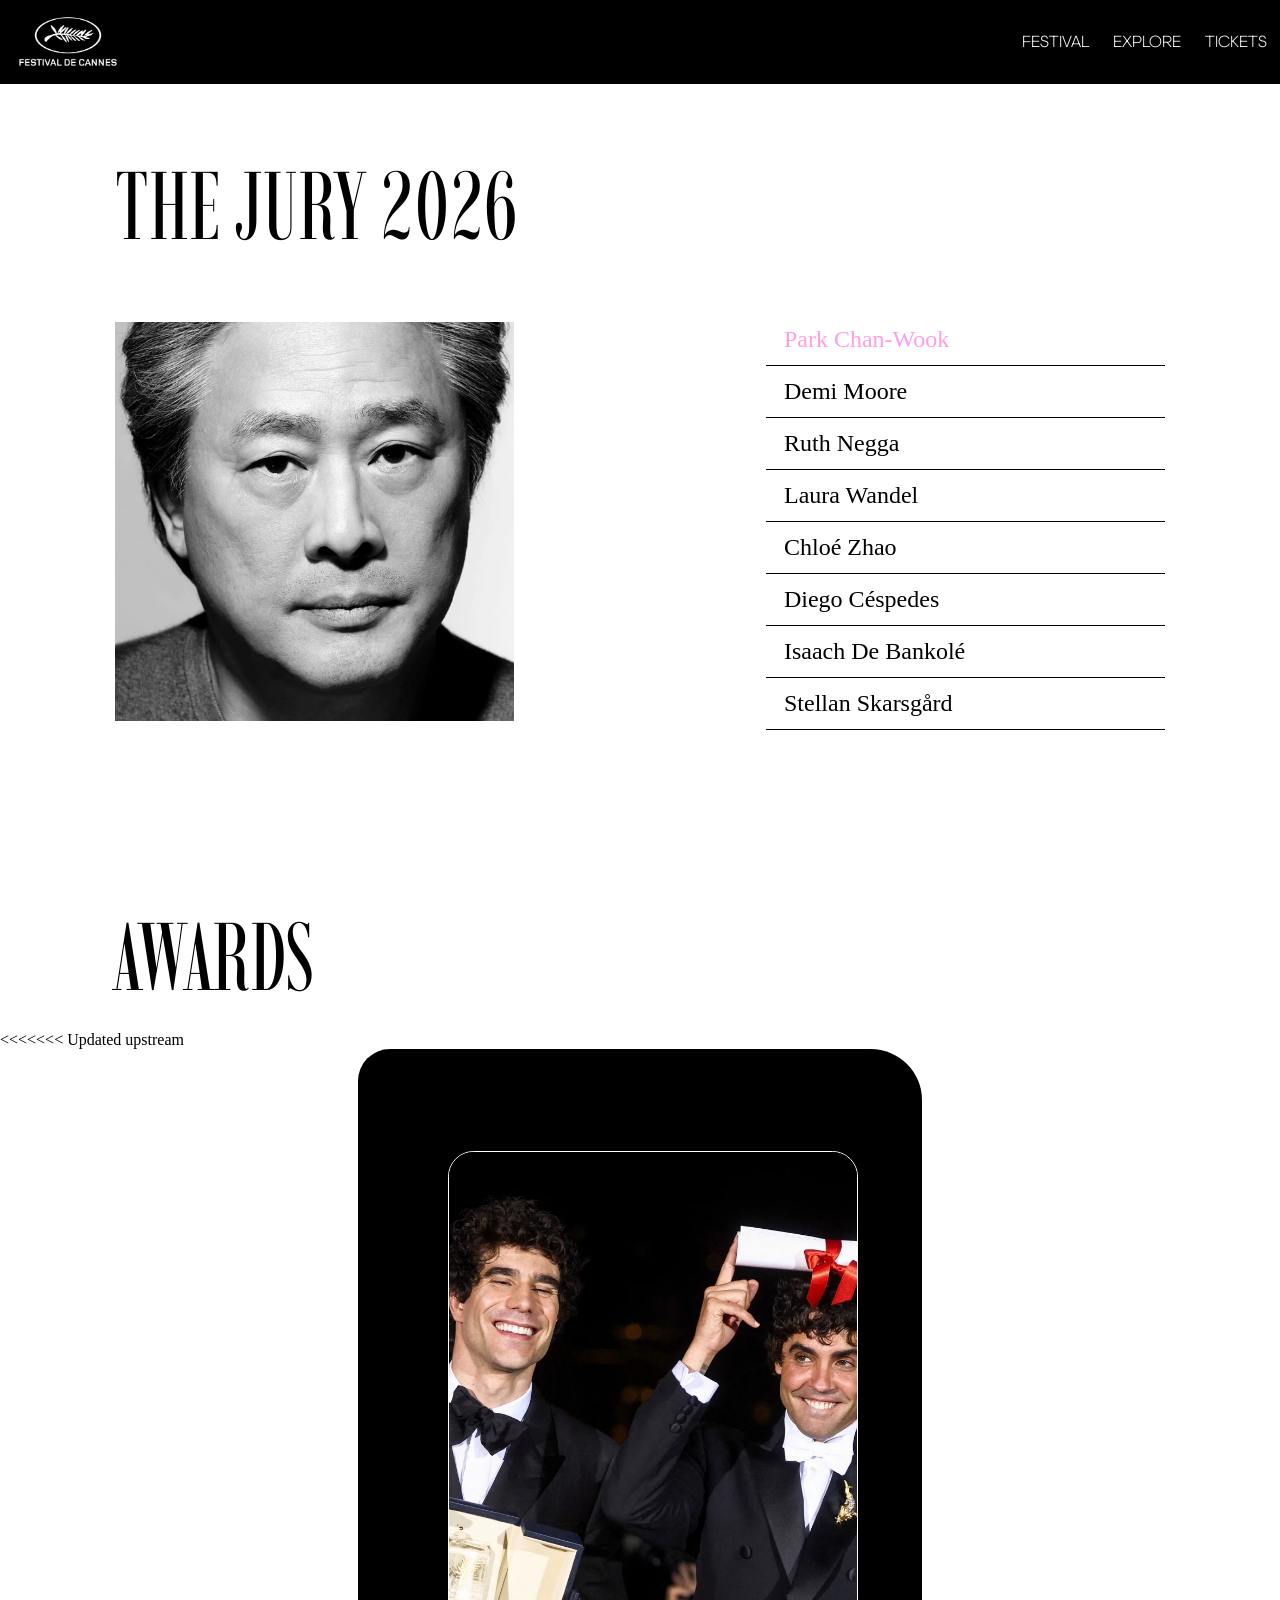
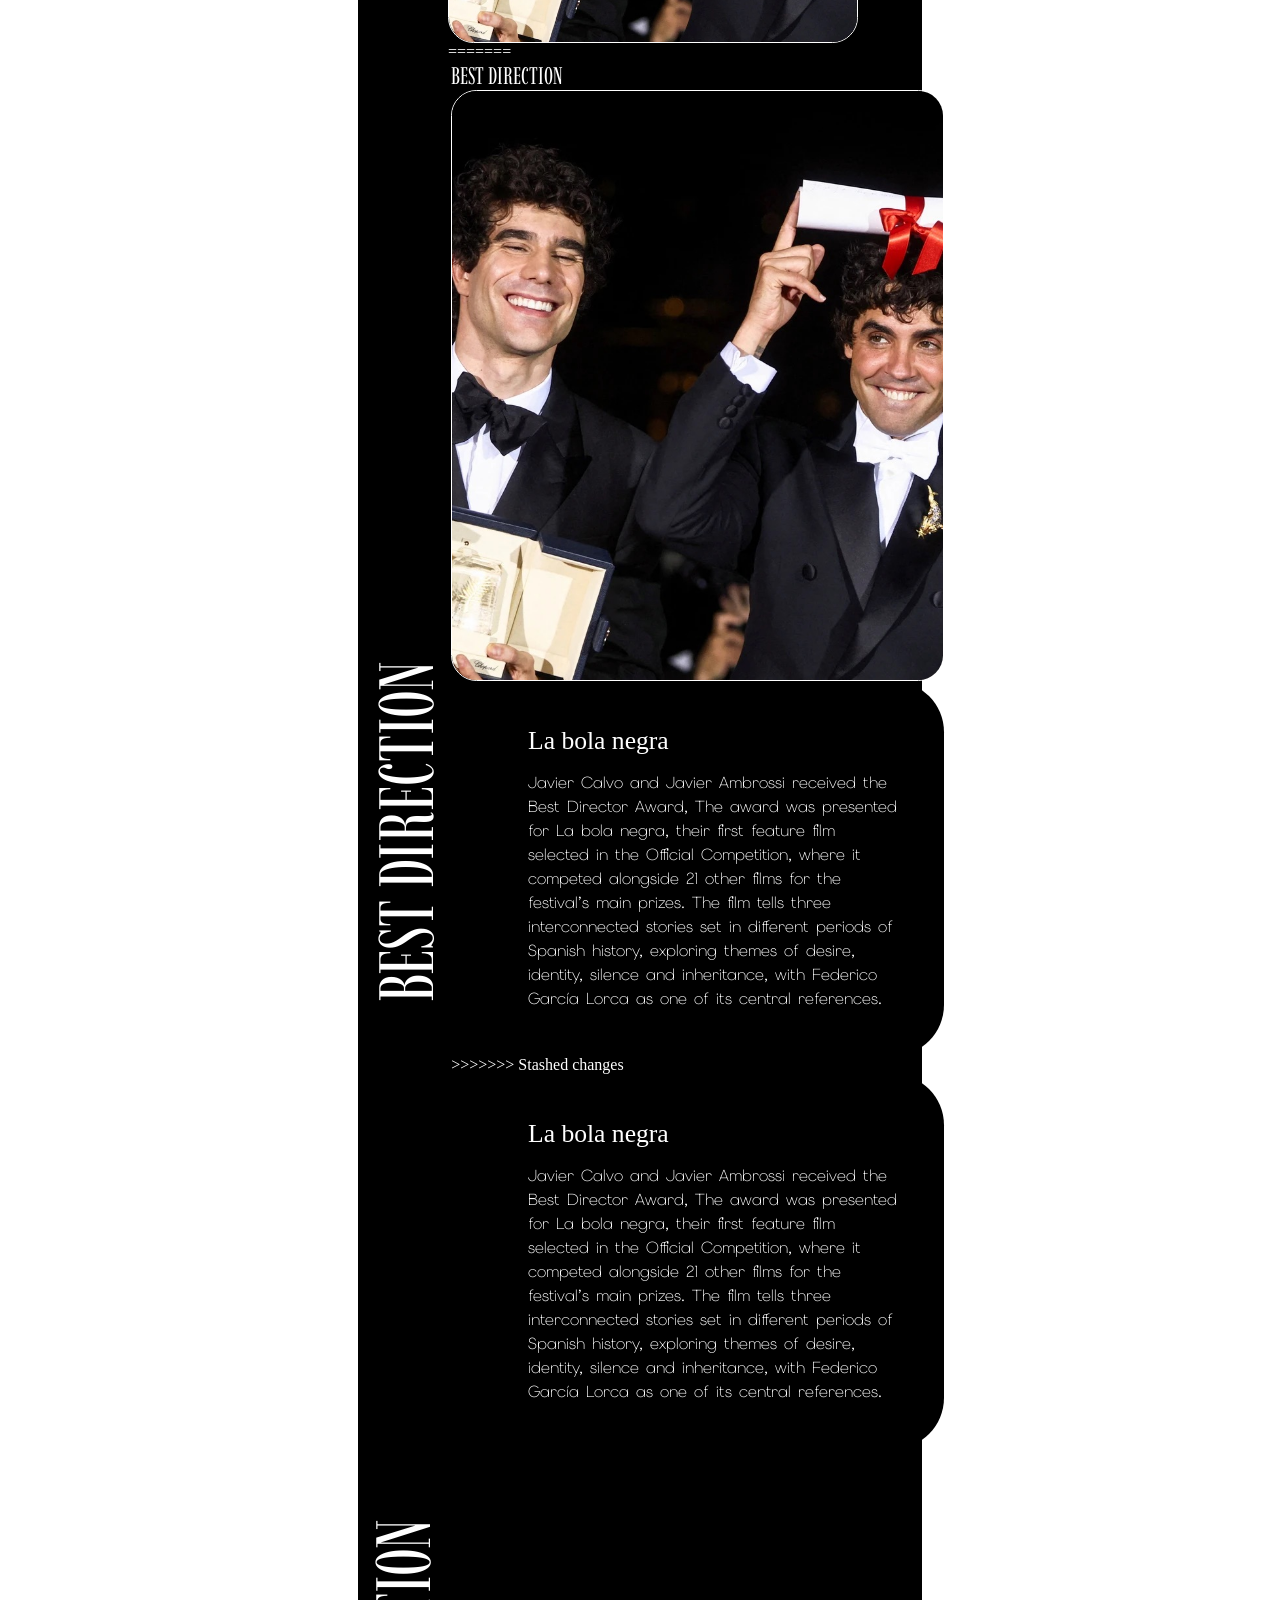
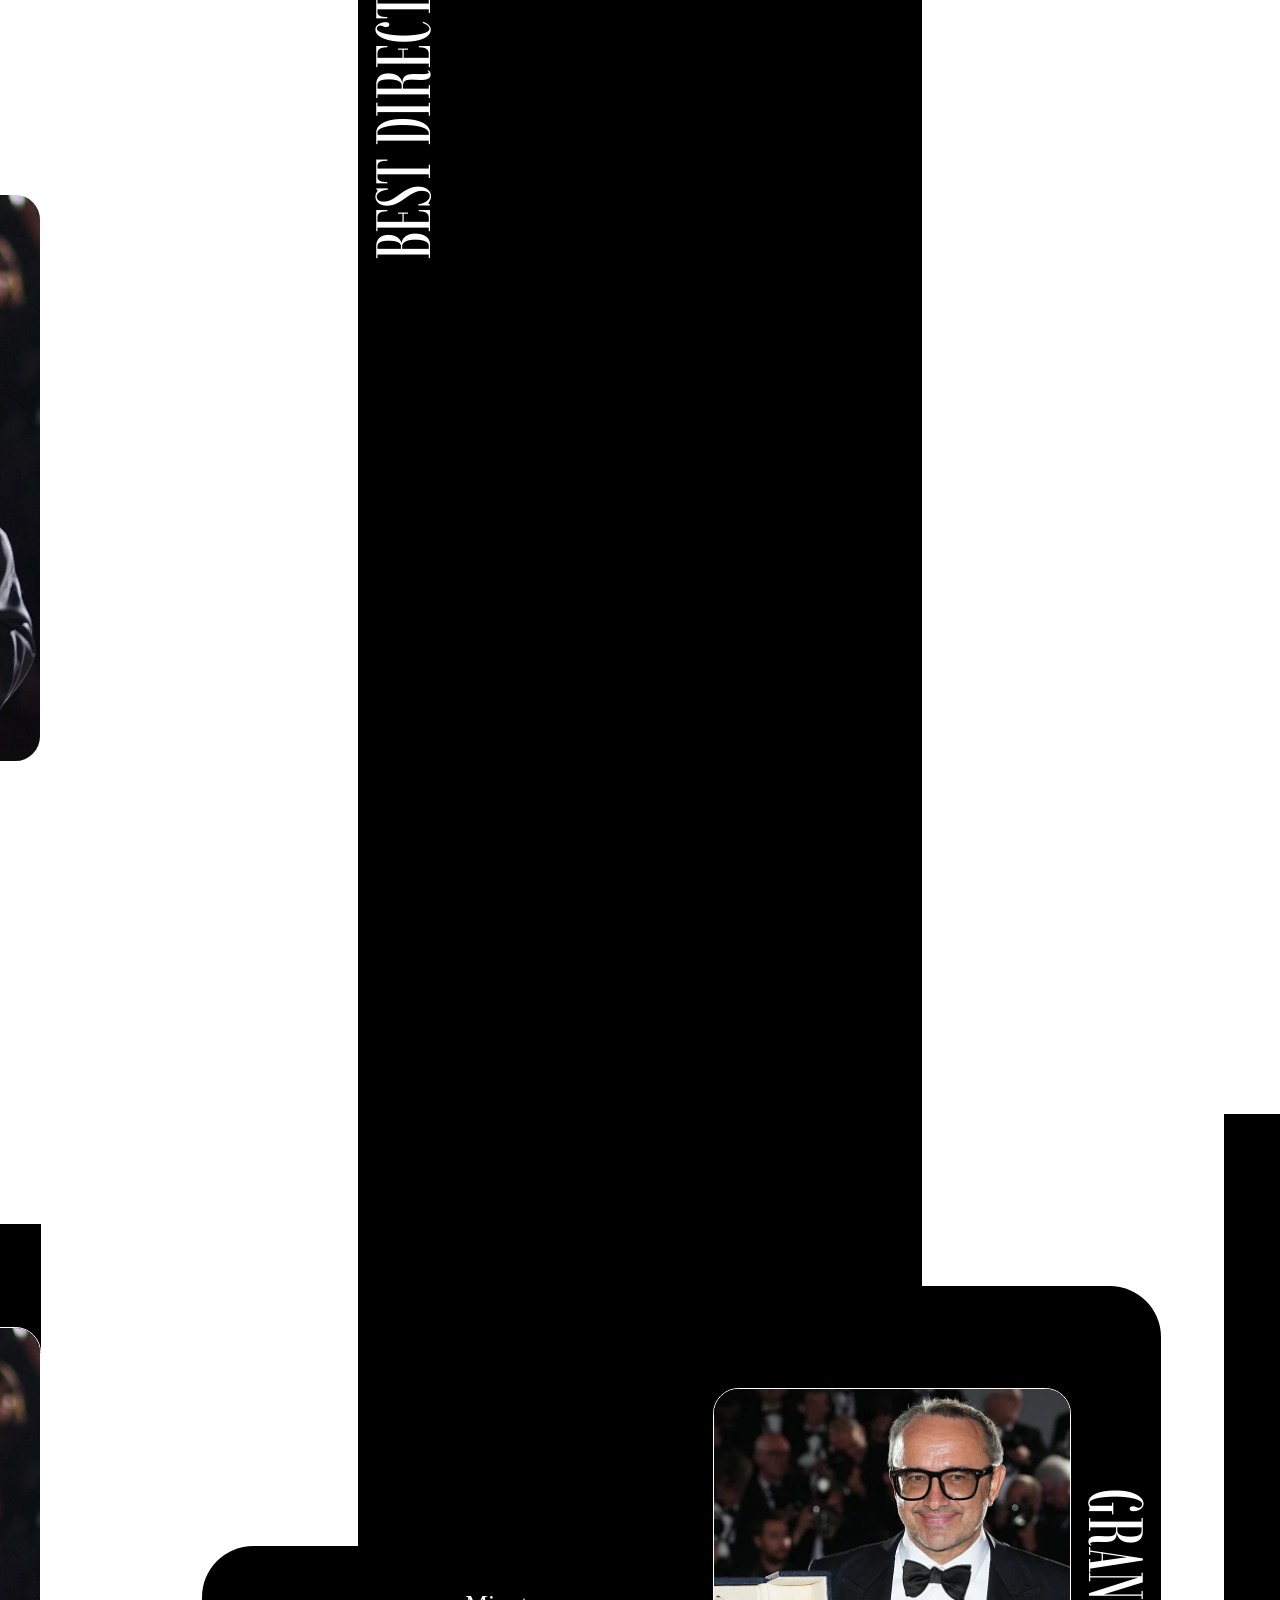
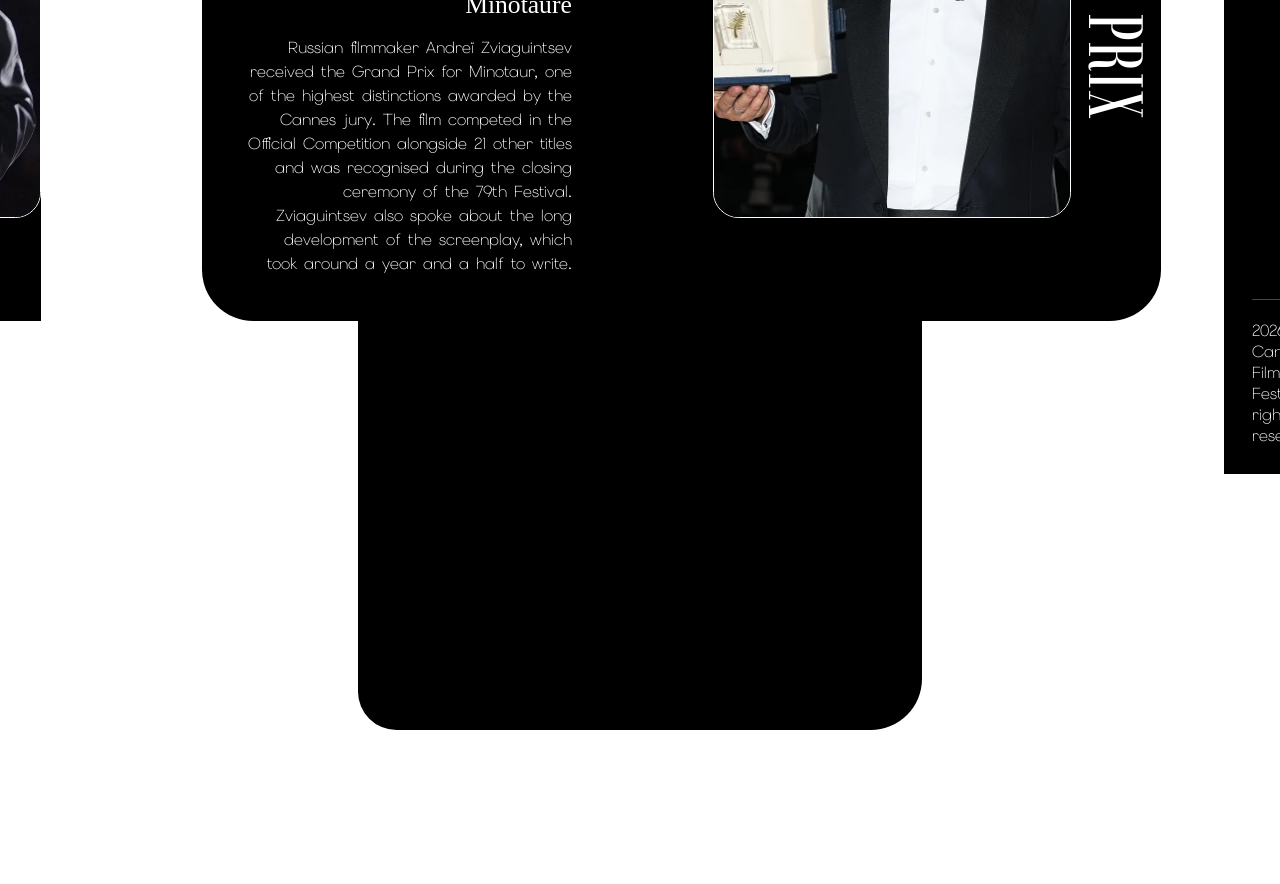
==== commit 655ab997: "." ====
--- a/explore.html
+++ b/explore.html
@@ -41,12 +41,10 @@
             </ul>
         </nav>
 
-        <input type="checkbox" id="sideMenu" class="side-menu">
-
-        <label class="hamb" for="sideMenu">
-            <i class="fa-solid fa-bars"></i>
-            <i class="fa-solid fa-xmark"></i>
-        </label>
+        <div class="hamb" id="botonMenu">
+            <i class="fa-solid fa-bars" id="iconoAbrir"></i>
+            <i class="fa-solid fa-xmark" id="iconoCerrar"></i>
+        </div>
 
         <nav class="nav-mobile">
             <ul>
@@ -135,6 +133,7 @@
 
         <h1 class="awards-title">AWARDS</h1>
      
+<<<<<<< Updated upstream
         <div class="room-block award">
             <div class="room-top">
                 <h1>BEST DIRECTION</h1>
@@ -143,6 +142,25 @@
             <div class="room-content">
                 <div class="room-design">
                     <img src="Gallery/premio1.jpeg" alt="">
+=======
+    <div class="room-block award">
+                <div class="room-top">
+                    <h1>BEST DIRECTION</h1>
+                </div>
+
+<section class = "awards">
+    <div class="award">
+            <div class="award-poster">
+                <h1 class="award-title">BEST DIRECTION</h1>
+                <img src="Gallery/premio1.jpeg" alt="">
+
+                    <div class="room-text">
+                        <p>
+                            <h2>La bola negra</h2>
+                            <p>Javier Calvo and Javier Ambrossi received the Best Director Award, The award was presented for La bola negra, their first feature film selected in the Official Competition, where it competed alongside 21 other films for the festival’s main prizes. The film tells three interconnected stories set in different periods of Spanish history, exploring themes of desire, identity, silence and inheritance, with Federico García Lorca as one of its central references. </p>
+                        </p>
+                    </div>
+>>>>>>> Stashed changes
                 </div>
 
                 <div class="room-text">
@@ -154,6 +172,31 @@
 
         <div class="room-block award award reverse">
             <div class="room-text">
+<<<<<<< Updated upstream
+=======
+                <p>
+                    <h2>Fjord</h2>
+                    <p>Fjord, directed by Romanian filmmaker Cristian Mungiu, received the Palme d’Or, the highest award of the Cannes Film Festival. The film was part of the Official Competition, selected among 22 feature films competing for the festival’s main prize. The award was presented during the closing ceremony of the 79th edition, placing Fjord at the centre of this year’s Cannes celebrations.</p>
+                </p>
+            </div>
+
+            <div class="award-text">
+                <h2>La bola negra</h2>
+                <p>Javier Calvo and Javier Ambrossi received the Best Director Award, The award was presented for La bola negra, their first feature film selected in the Official Competition, where it competed alongside 21 other films for the festival’s main prizes. The film tells three interconnected stories set in different periods of Spanish history, exploring themes of desire, identity, silence and inheritance, with Federico García Lorca as one of its central references. </p>
+            </div>
+            
+
+        <div class="award award-reverse">
+            <div class="award-poster">
+                <h1>PALME D'ORE</h1>  
+                <img src="Gallery/premio2.jpeg" alt="">
+
+            </div>
+
+
+            <div class="award-text">
+                
+>>>>>>> Stashed changes
                 <h2>Fjord</h2>
                 <p>Fjord, directed by Romanian filmmaker Cristian Mungiu, received the Palme d’Or, the highest award of the Cannes Film Festival. The film was part of the Official Competition, selected among 22 feature films competing for the festival’s main prize. The award was presented during the closing ceremony of the 79th edition, placing Fjord at the centre of this year’s Cannes celebrations.</p>
             </div>
@@ -186,8 +229,11 @@
                     The film competed in the Official Competition alongside 21 other titles and was recognised during the closing ceremony of the 79th Festival. Zviaguintsev also spoke about the long development of the screenplay, which took around a year and a half to write.</p>
                         
                 </div>
-            </div>
-        </div>
+<<<<<<< Updated upstream
+            </div>
+        </div>
+=======
+>>>>>>> Stashed changes
 
 
 
--- a/CSS/style.css
+++ b/CSS/style.css
@@ -137,10 +137,7 @@
     font-size: 30px;
     color: white;
     z-index: 10000;
-}
-
-.side-menu {
-    display: none;
+    position: relative;
 }
 
 .hamb .fa-xmark {
@@ -149,20 +146,17 @@
     padding: 20px;
 }
 
-
-
-.side-menu:checked ~ .nav-mobile {
+.nav-mobile.abierto{
     max-height: 100%;
 }
 
-.side-menu:checked ~ .hamb .fa-bars {
+.hamb.abierto .fa-bars{
     display: none;
 }
 
-.side-menu:checked ~ .hamb .fa-xmark {
+.hamb.abierto .fa-xmark{
     display: block;
 }
-
 
 /* 1) FESTIVAL */
 /* CarruselL*/
@@ -982,6 +976,15 @@
 
 @media (max-width: 720px) {
 
+    /* Hero */
+    .titulo-hero {
+        font-size: 5rem;
+    }
+
+    .nav-desktop {
+    margin-right: 3vw;
+    }
+
     /* Selected films  */
     .gallery {
         display: grid;
@@ -1265,32 +1268,39 @@
 
     footer {
         padding: 5vw 7vw;
-        gap: 5vw;
+        gap: 4vw;
+    }
+
+    .footer-logo {
+        display: flex;
+        justify-content: center;
     }
 
     .footer-logo img {
-        width: 15vw;
-        min-width: 70px;
-        max-width: 90px;
-    }
-
-    .footer > :nth-child(3) {
+        width: 80px;
+    }
+
+    footer > :nth-child(3) {
         padding: 0 4vw;
-    }
-
-    .footer > :nth-child(3) > div:first-child ul{
+        display: flex;
+        flex-direction: row;
+        justify-content: space-between;
+        align-items: flex-start;
+    }
+
+    footer > :nth-child(3) > div:first-child ul{
         gap:1.5vw
     }
 
-    .footer > :nth-child(3) > div:first-child i{
-        font-size: 2rem;
-    }
-
-    .footer > :nth-child(3) > div:first-child::before{
-        font-size: 0.9rem;
+    footer > :nth-child(3) > div:first-child i{
+        font-size: 1.5rem;
+    }
+
+    footer > :nth-child(3) > div:first-child::before{
+        font-size: 0.8rem;
         line-height: 1.35;
-        max-width: 13rem;
-        margin-bottom: 2vw;
+        max-width: 10rem;
+        margin-bottom: 1.5vw;
     }
 
     footer > :nth-child(3) > div:last-child {
@@ -1302,11 +1312,11 @@
     }
 
     .footerlinks p{
+        font-size: 0.7rem;
+    }
+
+    .footerlinks i{
         font-size: 1rem;
-    }
-
-    .footerlinks i{
-        font-size: 1.5rem;
     }
 
     footer > :last-child {
@@ -1314,7 +1324,7 @@
     }
 
     footer > :last-child .pfooter {
-        font-size: 0.65rem;
+        font-size: 0.55rem;
     }
 
     footer > :last-child > ul {
@@ -1322,10 +1332,13 @@
     }
 
     footer > :last-child > ul li a {
-        font-size: 0.65rem;
-    }
-
-}
+        font-size: 0.55rem;
+    }
+
+}
+
+
+
 
 
 /*MEDIA QUERIES*/
@@ -1388,8 +1401,9 @@
     }
 
     .nav-mobile a.active{
-        font-weight: 600;
-    }
+        font-weight: 400;
+    }
+
 
 
     /* 1) FESTIVAL */
@@ -1407,7 +1421,7 @@
     }
 
     .texto{
-        font-size: 1.5;
+        font-size: 1.2rem;
         margin-top: 2vw;
         margin-bottom: 12vw;
         padding-left: 5vw;
@@ -1439,7 +1453,7 @@
     }
 
     .boton{
-        padding-left: 39%;
+        padding-left: 25%;
         margin-top: 8vw;
     }
 
@@ -1768,6 +1782,8 @@
         margin: 0;
         padding: 12vw 8vw 10vw;
         max-width: none;
+        margin-bottom: 12vw;
+        border-radius: 30px;
     }
  
     .saldo > div:first-child {
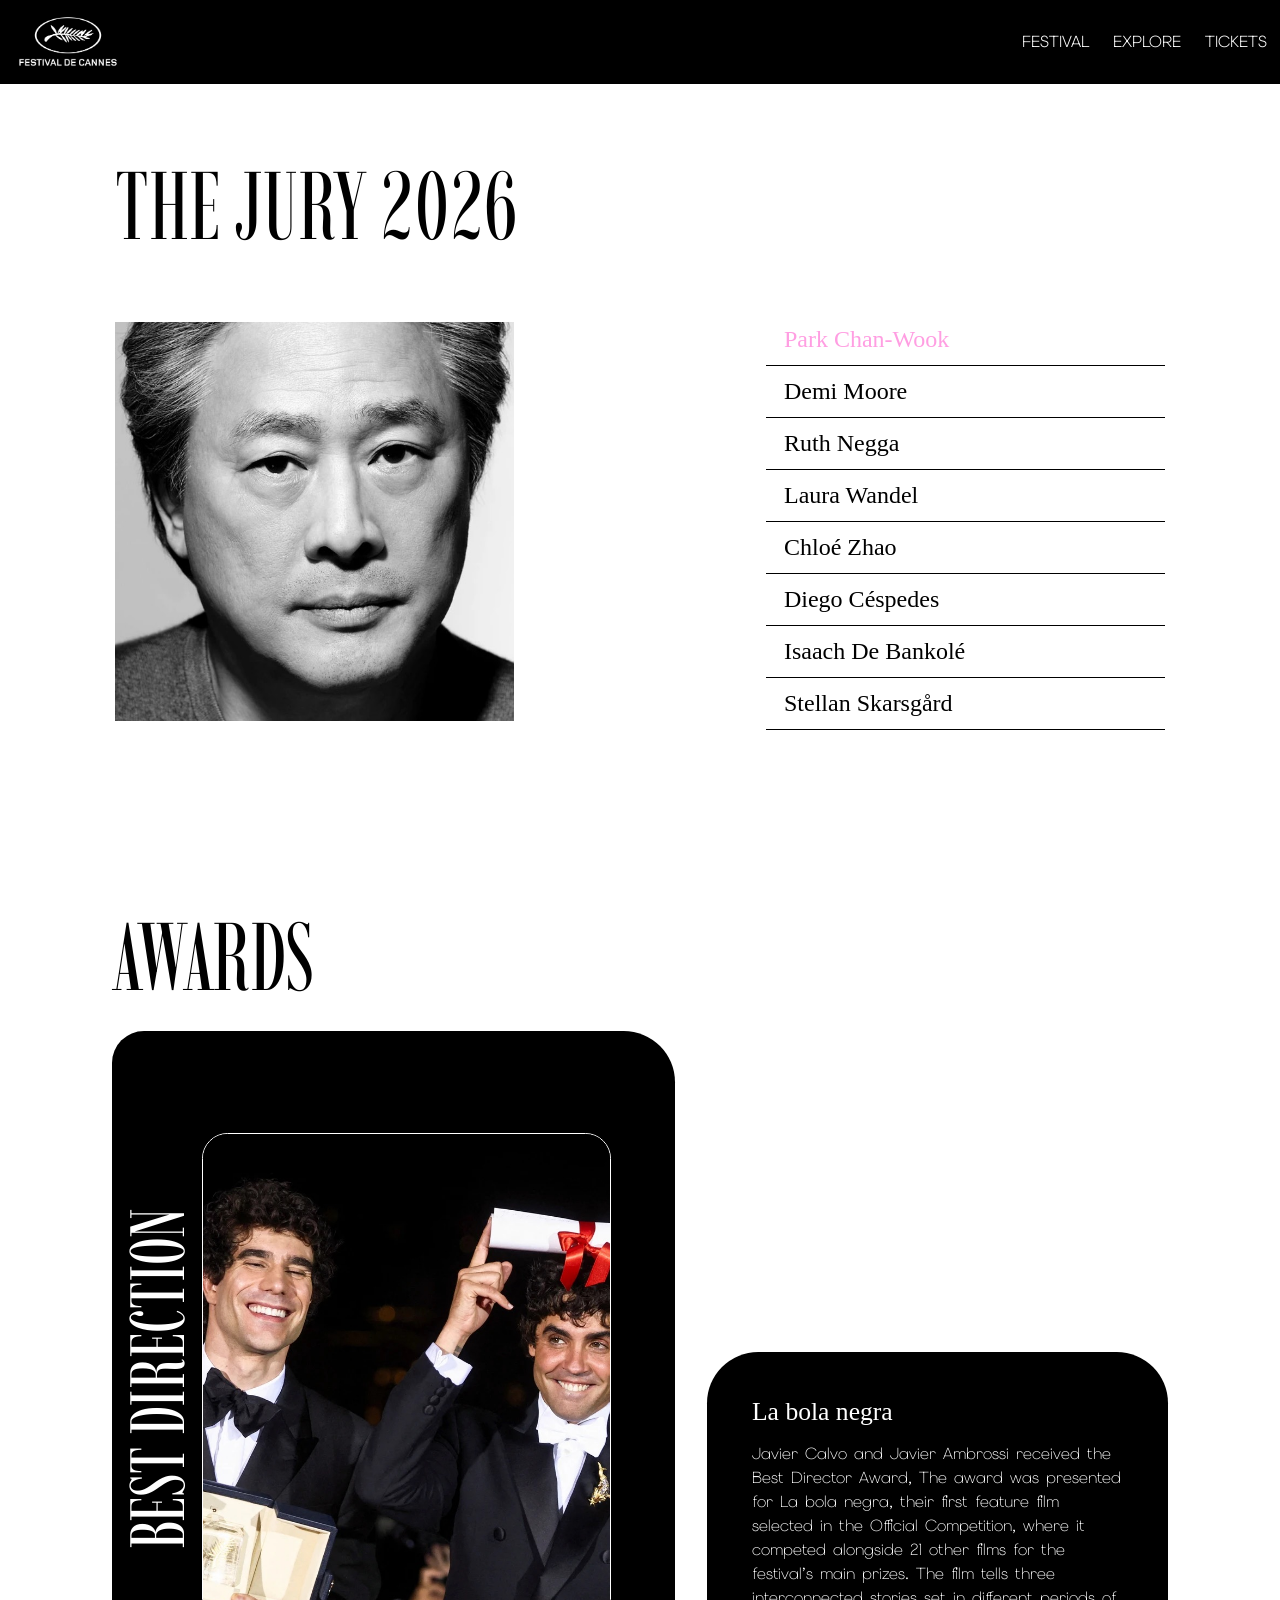
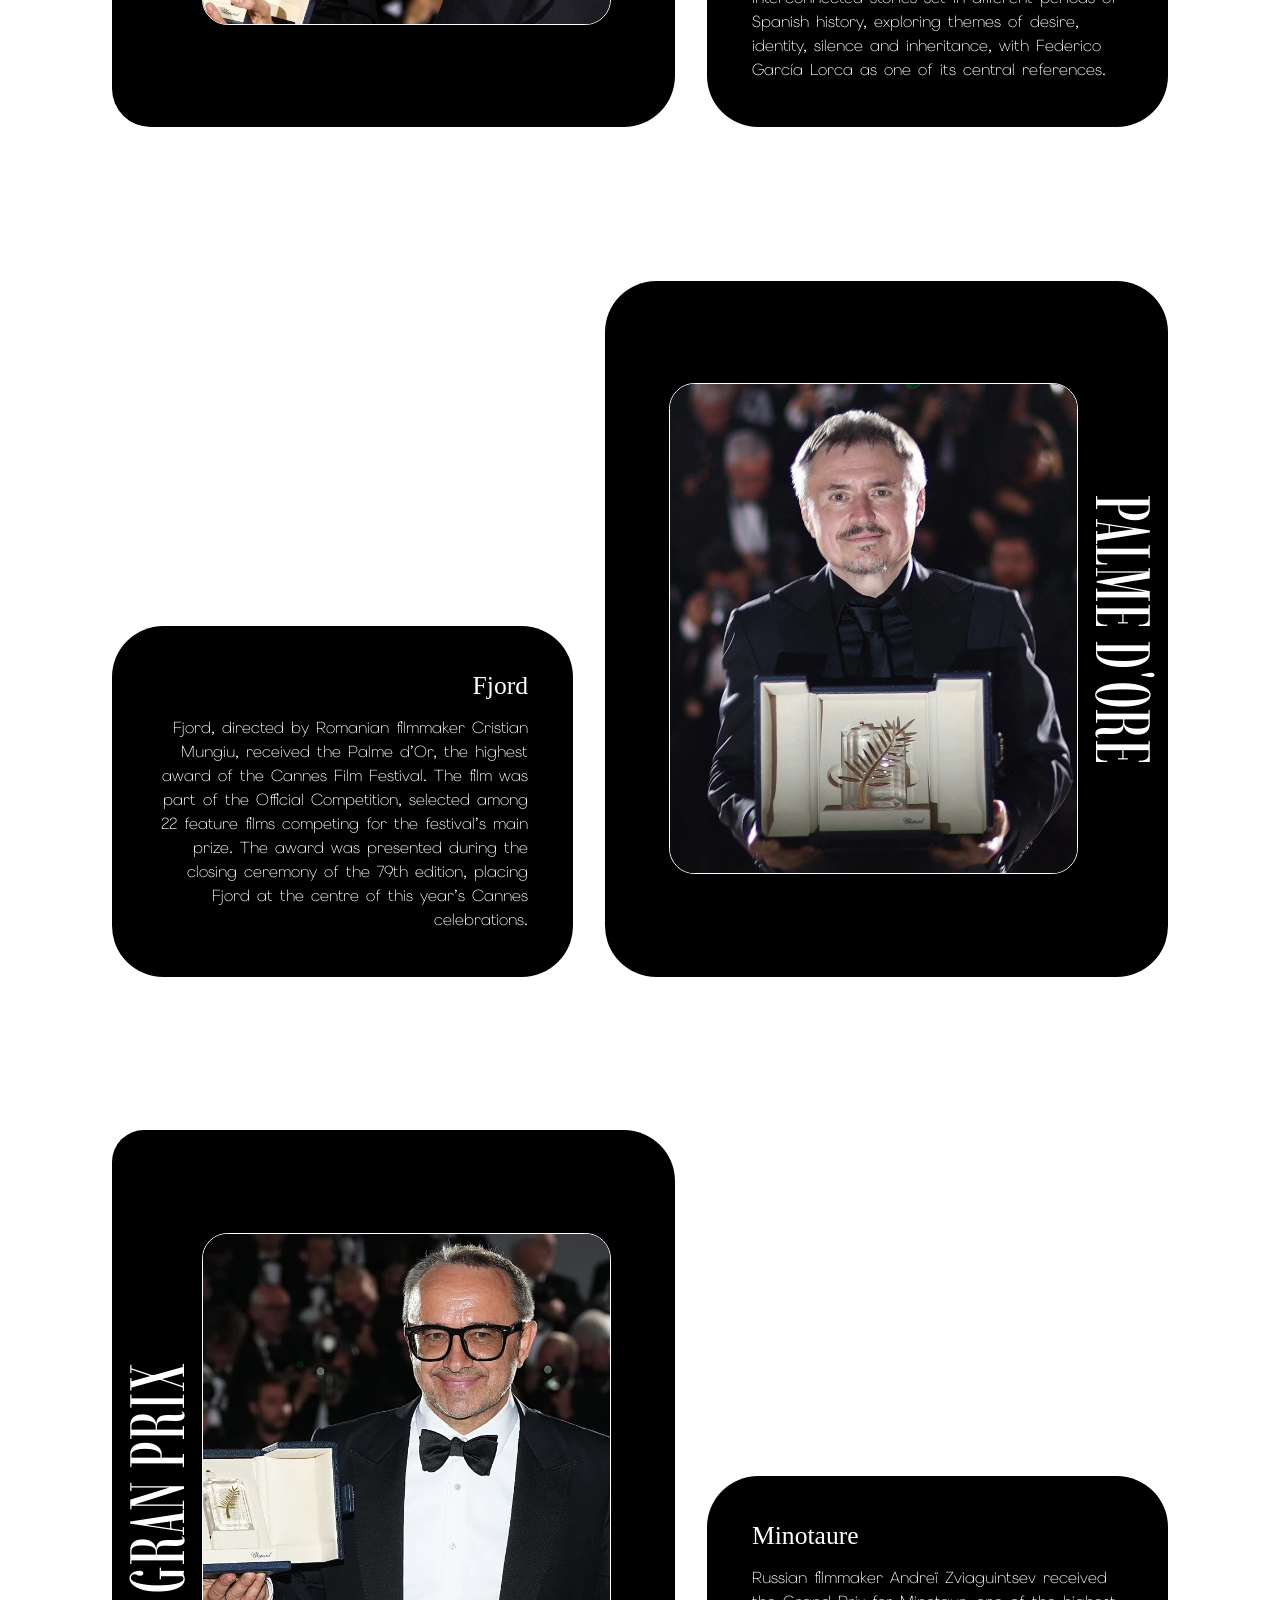
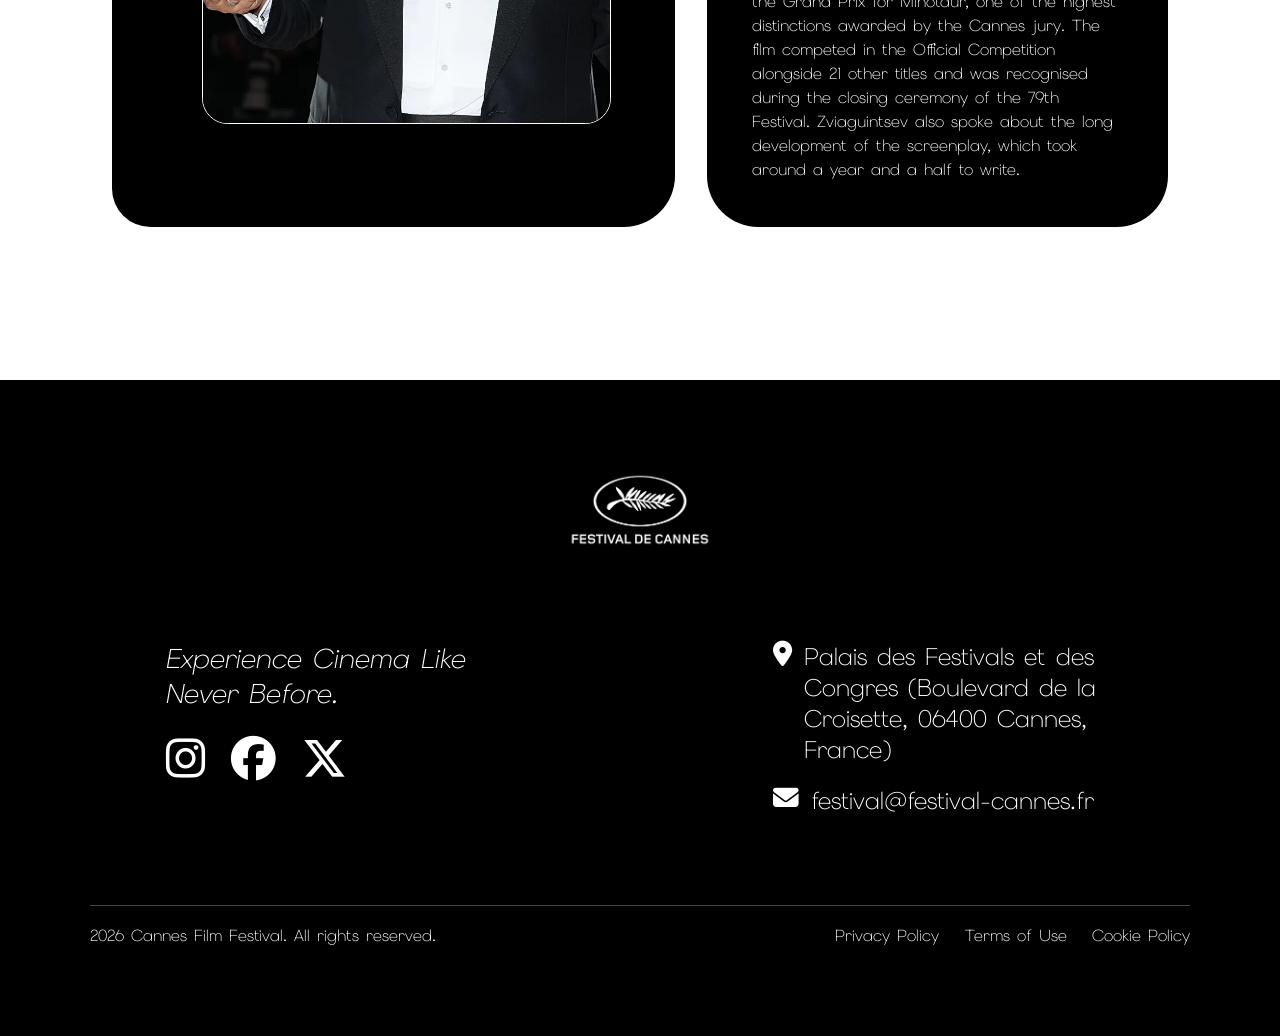
==== commit bbd2ed8d: "Revert "." This reverts commit 655ab997afa4eca998aeb073c915c40b7f59eb68." ====
--- a/explore.html
+++ b/explore.html
@@ -133,7 +133,6 @@
 
         <h1 class="awards-title">AWARDS</h1>
      
-<<<<<<< Updated upstream
         <div class="room-block award">
             <div class="room-top">
                 <h1>BEST DIRECTION</h1>
@@ -142,25 +141,6 @@
             <div class="room-content">
                 <div class="room-design">
                     <img src="Gallery/premio1.jpeg" alt="">
-=======
-    <div class="room-block award">
-                <div class="room-top">
-                    <h1>BEST DIRECTION</h1>
-                </div>
-
-<section class = "awards">
-    <div class="award">
-            <div class="award-poster">
-                <h1 class="award-title">BEST DIRECTION</h1>
-                <img src="Gallery/premio1.jpeg" alt="">
-
-                    <div class="room-text">
-                        <p>
-                            <h2>La bola negra</h2>
-                            <p>Javier Calvo and Javier Ambrossi received the Best Director Award, The award was presented for La bola negra, their first feature film selected in the Official Competition, where it competed alongside 21 other films for the festival’s main prizes. The film tells three interconnected stories set in different periods of Spanish history, exploring themes of desire, identity, silence and inheritance, with Federico García Lorca as one of its central references. </p>
-                        </p>
-                    </div>
->>>>>>> Stashed changes
                 </div>
 
                 <div class="room-text">
@@ -172,31 +152,6 @@
 
         <div class="room-block award award reverse">
             <div class="room-text">
-<<<<<<< Updated upstream
-=======
-                <p>
-                    <h2>Fjord</h2>
-                    <p>Fjord, directed by Romanian filmmaker Cristian Mungiu, received the Palme d’Or, the highest award of the Cannes Film Festival. The film was part of the Official Competition, selected among 22 feature films competing for the festival’s main prize. The award was presented during the closing ceremony of the 79th edition, placing Fjord at the centre of this year’s Cannes celebrations.</p>
-                </p>
-            </div>
-
-            <div class="award-text">
-                <h2>La bola negra</h2>
-                <p>Javier Calvo and Javier Ambrossi received the Best Director Award, The award was presented for La bola negra, their first feature film selected in the Official Competition, where it competed alongside 21 other films for the festival’s main prizes. The film tells three interconnected stories set in different periods of Spanish history, exploring themes of desire, identity, silence and inheritance, with Federico García Lorca as one of its central references. </p>
-            </div>
-            
-
-        <div class="award award-reverse">
-            <div class="award-poster">
-                <h1>PALME D'ORE</h1>  
-                <img src="Gallery/premio2.jpeg" alt="">
-
-            </div>
-
-
-            <div class="award-text">
-                
->>>>>>> Stashed changes
                 <h2>Fjord</h2>
                 <p>Fjord, directed by Romanian filmmaker Cristian Mungiu, received the Palme d’Or, the highest award of the Cannes Film Festival. The film was part of the Official Competition, selected among 22 feature films competing for the festival’s main prize. The award was presented during the closing ceremony of the 79th edition, placing Fjord at the centre of this year’s Cannes celebrations.</p>
             </div>
@@ -229,11 +184,8 @@
                     The film competed in the Official Competition alongside 21 other titles and was recognised during the closing ceremony of the 79th Festival. Zviaguintsev also spoke about the long development of the screenplay, which took around a year and a half to write.</p>
                         
                 </div>
-<<<<<<< Updated upstream
-            </div>
-        </div>
-=======
->>>>>>> Stashed changes
+            </div>
+        </div>
 
 
 
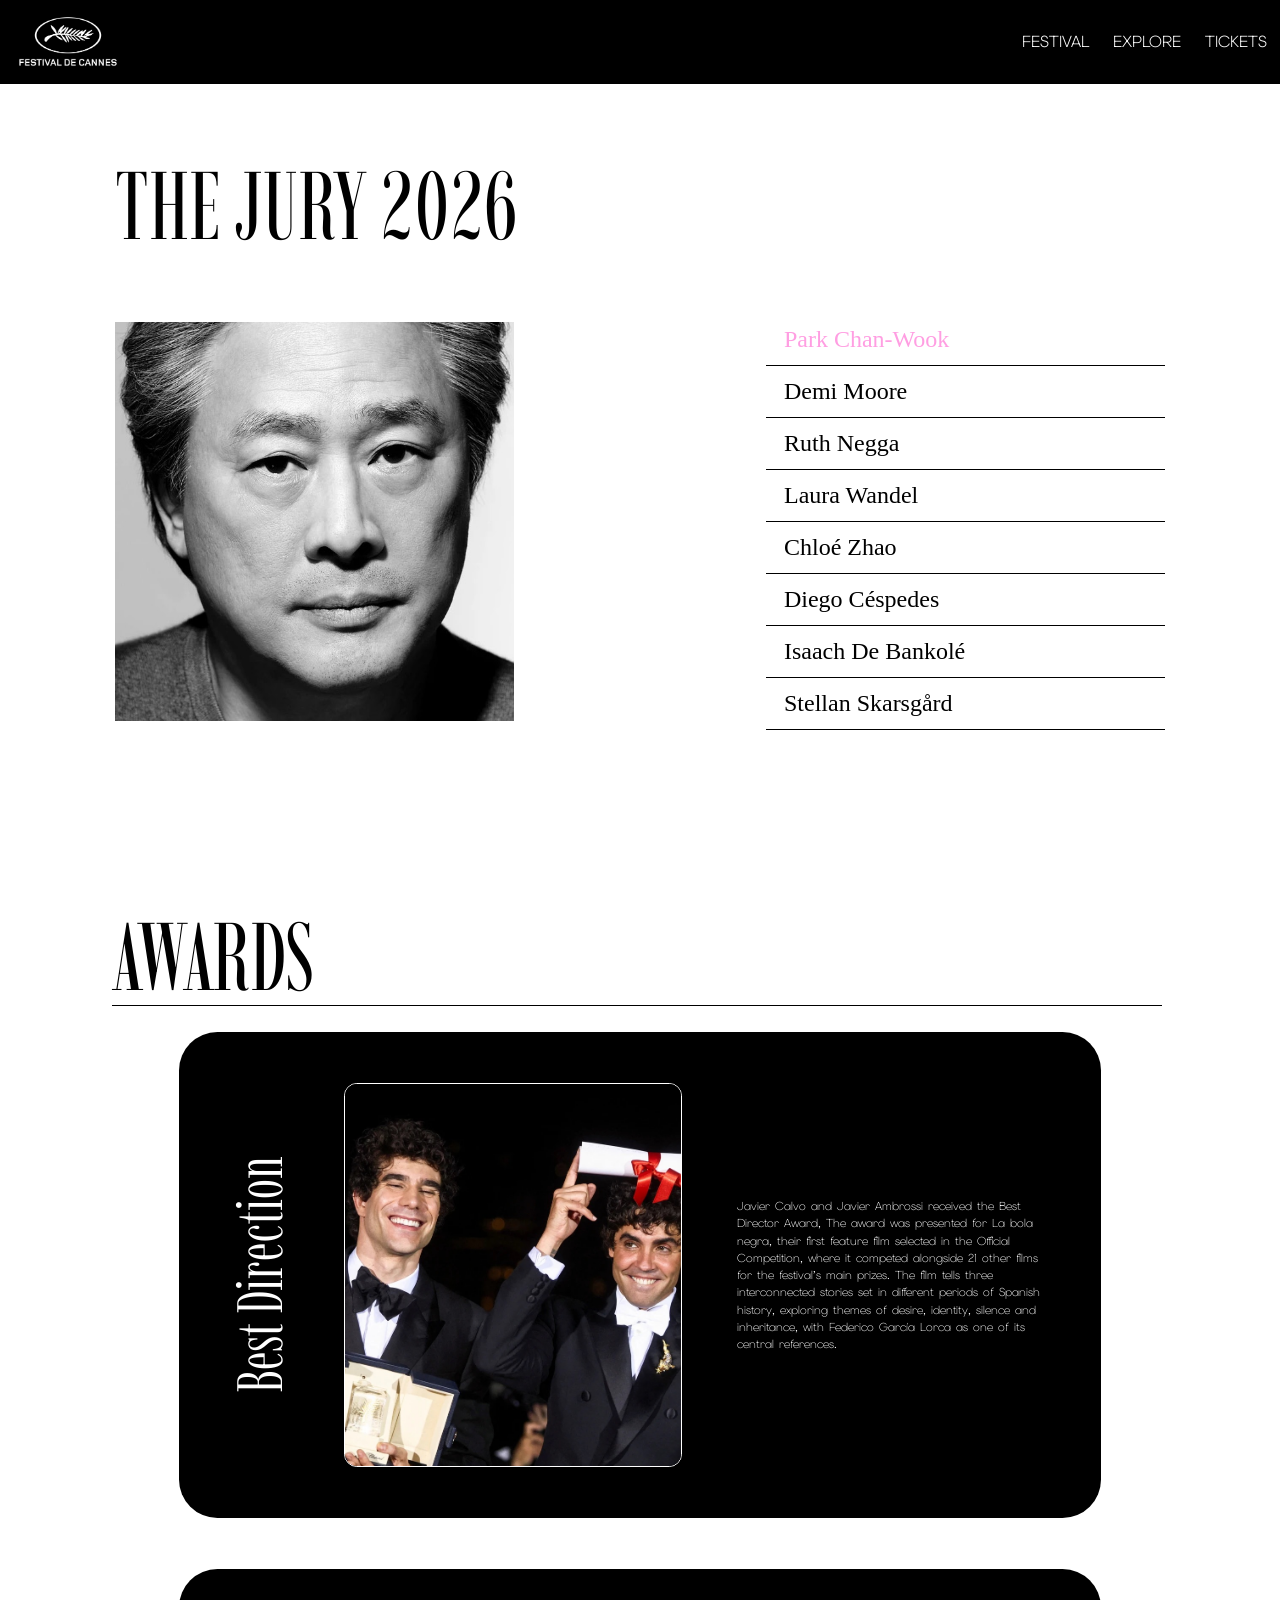
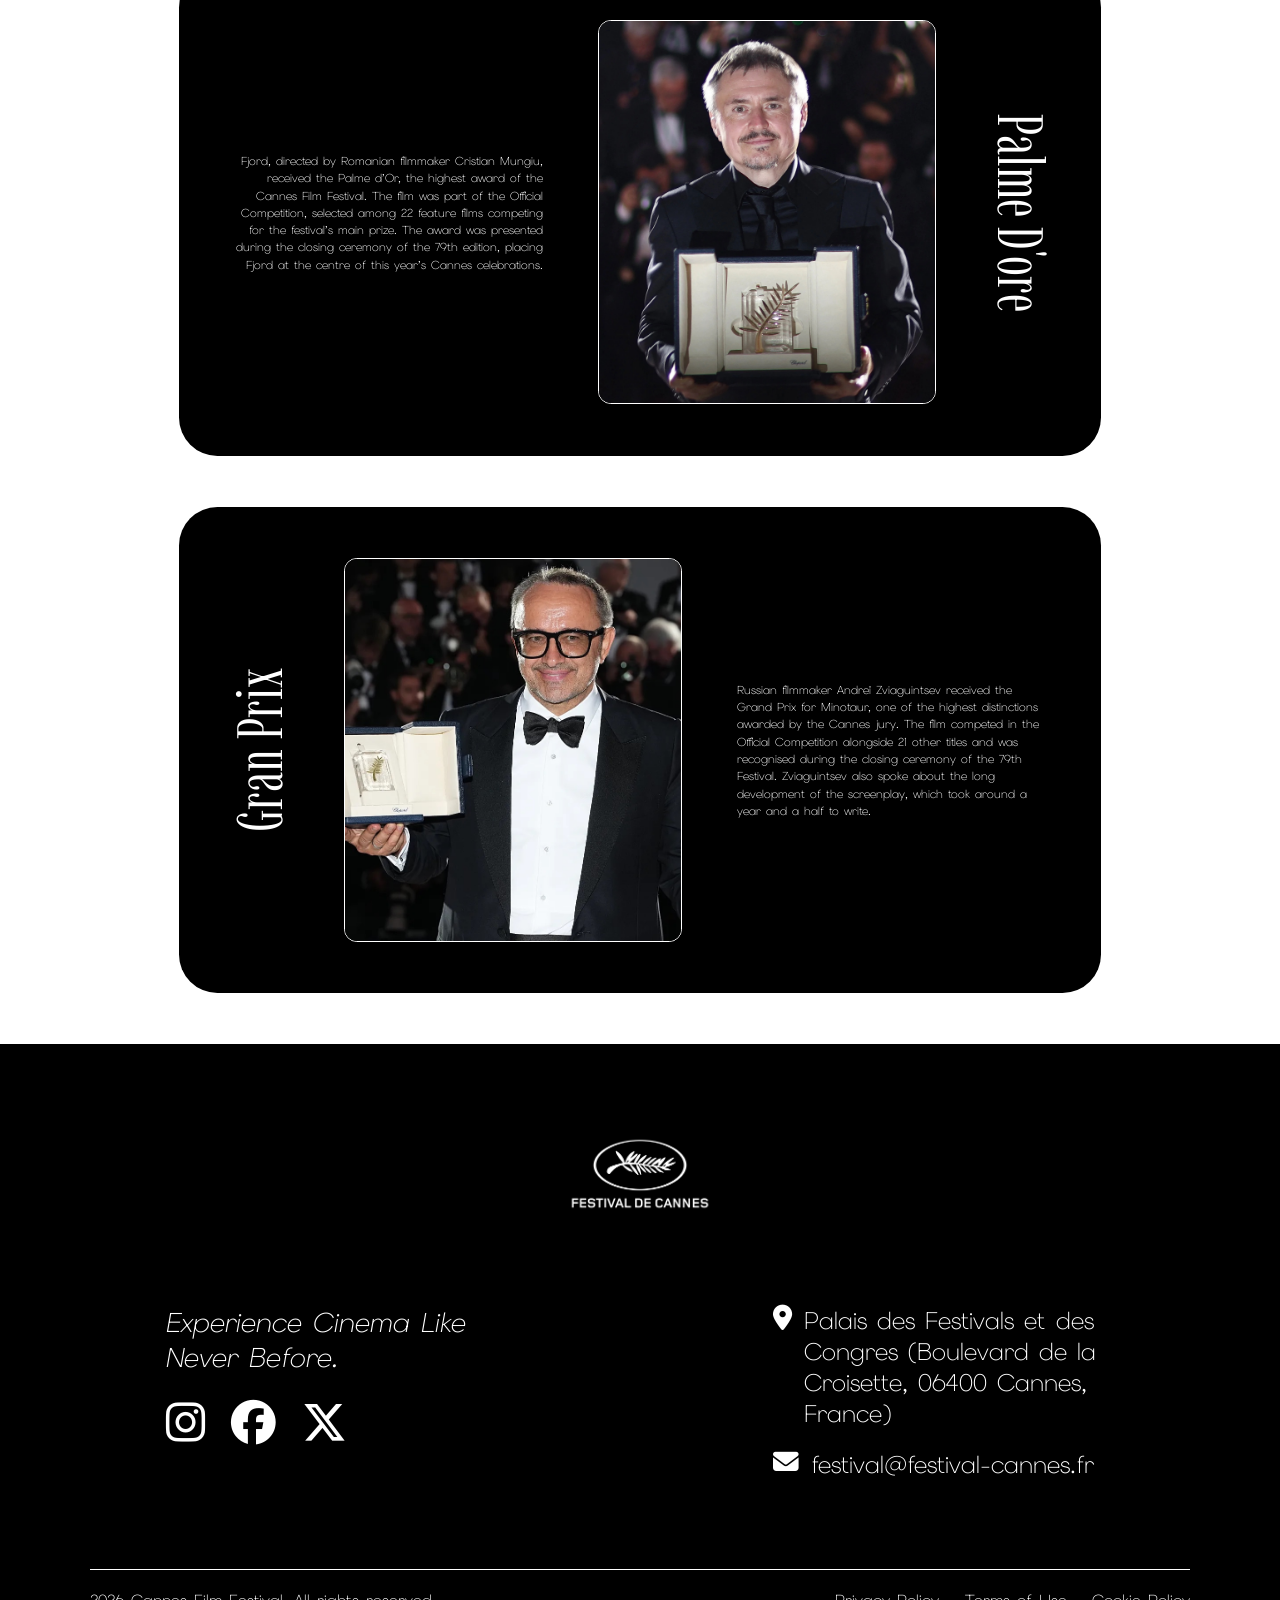
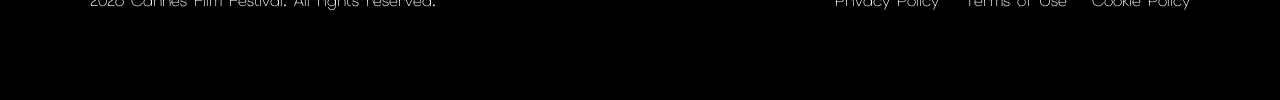
==== commit 61844b72: "Explore (Tickets - Cambio formato)" ====
--- a/explore.html
+++ b/explore.html
@@ -134,57 +134,63 @@
         <h1 class="awards-title">AWARDS</h1>
      
         <div class="room-block award">
-            <div class="room-top">
-                <h1>BEST DIRECTION</h1>
-            </div>
 
             <div class="room-content">
+
+                <div class="room-top">
+                    <h1>Best Direction</h1>
+                </div>
+
                 <div class="room-design">
                     <img src="Gallery/premio1.jpeg" alt="">
                 </div>
 
                 <div class="room-text">
-                    <h2>La bola negra</h2>
-                    <p>Javier Calvo and Javier Ambrossi received the Best Director Award, The award was presented for La bola negra, their first feature film selected in the Official Competition, where it competed alongside 21 other films for the festival’s main prizes. The film tells three interconnected stories set in different periods of Spanish history, exploring themes of desire, identity, silence and inheritance, with Federico García Lorca as one of its central references. </p>
-                </div>
-            </div>
-        </div>
-
-        <div class="room-block award award reverse">
-            <div class="room-text">
-                <h2>Fjord</h2>
-                <p>Fjord, directed by Romanian filmmaker Cristian Mungiu, received the Palme d’Or, the highest award of the Cannes Film Festival. The film was part of the Official Competition, selected among 22 feature films competing for the festival’s main prize. The award was presented during the closing ceremony of the 79th edition, placing Fjord at the centre of this year’s Cannes celebrations.</p>
-            </div>
-
-            <div class="room-top">
-                <h1>PALME D'ORE</h1>
-            </div>
+                    <p>Javier Calvo and Javier Ambrossi received the Best Director Award, The award was presented for La bola negra, their first feature film selected in the Official Competition, where it competed alongside 21 other films for the festival’s main prizes. The film tells three interconnected stories set in different periods of Spanish history, exploring themes of desire, identity, silence and inheritance, with Federico García Lorca as one of its central references.</p>
+                </div>
+
+            </div>
+
+        </div>
+
+        <div class="room-block award reverse">
 
             <div class="room-content">
+
+                <div class="room-text">
+                    <p>Fjord, directed by Romanian filmmaker Cristian Mungiu, received the Palme d’Or, the highest award of the Cannes Film Festival. The film was part of the Official Competition, selected among 22 feature films competing for the festival’s main prize. The award was presented during the closing ceremony of the 79th edition, placing Fjord at the centre of this year’s Cannes celebrations.</p>
+                </div>
+
                 <div class="room-design">
                     <img src="Gallery/premio2.jpeg" alt="">
                 </div>
-            </div>
+
+                <div class="room-top">
+                    <h1>Palme D'ore</h1>
+                </div>
+
+            </div>
+
         </div>
 
         <div class="room-block award">
-            <div class="room-top">
-                <h1>GRAN PRIX</h1>
-            </div>
 
             <div class="room-content">
+
+                <div class="room-top">
+                    <h1>Gran Prix</h1>
+                </div>
+
                 <div class="room-design">
                     <img src="Gallery/premio3.jpeg" alt="">
                 </div>
 
                 <div class="room-text">
-                    <h2>Minotaure</h2>
-                    <p>Russian filmmaker Andreï Zviaguintsev received the Grand Prix for Minotaur, one of the highest distinctions awarded by the Cannes jury. 
-
-                    The film competed in the Official Competition alongside 21 other titles and was recognised during the closing ceremony of the 79th Festival. Zviaguintsev also spoke about the long development of the screenplay, which took around a year and a half to write.</p>
-                        
-                </div>
-            </div>
+                    <p>Russian filmmaker Andreï Zviaguintsev received the Grand Prix for Minotaur, one of the highest distinctions awarded by the Cannes jury. The film competed in the Official Competition alongside 21 other titles and was recognised during the closing ceremony of the 79th Festival. Zviaguintsev also spoke about the long development of the screenplay, which took around a year and a half to write.</p>
+                </div>
+
+            </div>
+
         </div>
 
 
--- a/CSS/style.css
+++ b/CSS/style.css
@@ -320,8 +320,9 @@
 }
 
 .room-design {
-    width: 32%;
-    margin-left: 6.5%;
+    width: 40%;
+    margin-left: 2%;
+    margin-top: -4vw;
 }
 
 .room-design img {
@@ -348,21 +349,24 @@
 
 .boton {
     width: 100%;
-    padding-left: 52%;            
-    margin-top: -14.8vw;           
+    padding-left: 54.5%;            
+    margin-top: -16.8vw;           
 }
 
 .boton > * {
     display: inline-block;
-    padding: 10px 19px;
-    border-radius: 30px;
-    background-color: #ffb0ef;
+    padding: 10px 15px;
+    background-color: #fefefe;
     color: black;
     font-family: "Elms Sans", sans-serif;
-    font-size: 1rem;
+    font-size: 0.9rem;
     font-weight: 400;
     line-height: 20px;
     text-transform: uppercase;
+}
+
+.boton > *:hover {
+    background-color: #ff9ee2;
 }
 
 
@@ -398,19 +402,22 @@
 
 .selected-top {
     width: 100%;
+    display: flex;
     justify-content: flex-start;
     padding: 4vw 4vw 0 4vw;
 }
 
+.room-top h1{
+    margin-top: 50px;
+    font-size: 80px;
+    width: 50%; 
+}
+
 .selected-top h1 {
     white-space: nowrap;
-}
-
-.room-top h1{
-    margin-top: 50px;
-    font-size: 100px;
-    width: 50%;
-    
+    width: 130%;
+    border-bottom: 1px solid rgb(0, 0, 0);
+    padding-bottom: 5px;
 }
 
 
@@ -428,6 +435,7 @@
     font-size: 6rem;
     font-weight: 400;
     margin-bottom: 4vw;
+    
 }
 
 .jury-title {
@@ -577,90 +585,120 @@
     margin-top: 7vw;
     margin-bottom: 10vw;
     margin-left: 8.75vw;
-}
+    width: 82%;
+    border-bottom: 1px solid rgb(0, 0, 0);
+
+}
+
 
 .award {
+    width: 72%;
+    margin: 0 auto 4vw auto;
+    display: block;
+}
+
+
+.award .room-content {
+    width: 100%;
+    min-height: 38vw;
+    display: flex;
     flex-wrap: nowrap;
-    align-items: flex-end;
-    justify-content: center;
-    margin-bottom: 12vw;
-}
-
-.award .room-content {
-    display: contents;
-}
-
-.award .room-top{
-    width: 7vw;
-    padding: 0;
+    align-items: center;
+    justify-content: space-between;
+
     background-color: black;
     color: white;
-    border-radius: 2.5vw 0 0 3vw;
-    align-self: stretch;
-}
-
-.award .room-top h1{
+    border-radius: 3vw;
+    padding: 3vw;
+
+    box-sizing: border-box;
+}
+
+
+.award .room-top {
+    width: 10%;
+    background-color: transparent;
+    padding: 0;
+    margin: 0;
+
+    display: flex;
+    align-items: center;
+    justify-content: center;
+}
+
+.award .room-top h1 {
     margin: 0;
     width: auto;
-    font-size: 6vw;
+    font-size: 5vw;
+    font-weight: 300;
     white-space: nowrap;
     writing-mode: vertical-rl;
     transform: rotate(180deg);
+    color: #fefefe;
 }
 
 .award .room-design {
-    width: 37vw;
-    margin-left: 0;
-    padding: 8vw 5vw 8vw 0;   
-    background-color: black;
-    border-radius: 0 4vw 4vw 0;
+    width: 40%;
+    margin: 0;
+    padding: 0;
+    background-color: transparent;
 }
 
 .award .room-design img {
-    aspect-ratio: 5 /6 ;
-    border-radius: 2vw;
-}
+    width: 100%;
+    height: 30vw;
+    object-fit: cover;
+    border: 1px solid white;
+    border-radius: 1vw;
+    display: block;
+}
+
 
 .award .room-text {
-    width: 36vw;
-    margin: 0 0 0 2.5vw;
-    padding: 3.5vw;
-    background-color: black;
+    width: 40%;
+    margin: 0;
+    padding: 1vw;
+    background-color: transparent;
     color: white;
-    border-radius: 4vw;
+    border-radius: 0;
 }
 
 .award .room-text h2 {
     font-size: 2vw;
-    margin-bottom: 1.2vw;
+    margin-bottom: 1.5vw;
 }
 
 .award .room-text p {
-    font-size: 1.25vw;
+    font-size: 0.9vw;
     line-height: 1.5;
     white-space: normal;
     margin-top: 0;
 }
 
-.award.reverse .room-text{
+
+
+.award.reverse .room-text {
     order: 1;
-    margin: 0 2.5vw 0 0;
+    margin: 0;
     text-align: right;
 }
 
-.award.reverse .room-design{
+.award.reverse .room-design {
     order: 2;
-    padding: 8vw 0 8vw 5vw;
-    border-radius: 4vw 0 0 4vw;
-}
+    padding: 0;
+    border-radius: 0;
+}
+
 .award.reverse .room-top {
     order: 3;
-    border-radius: 0 4vw 4vw 0;
-}
-
-.award.reverse .room-top h1{
+}
+
+.award.reverse .room-top h1 {
     transform: none;
 }
+
+
+
 
 
 /* 3) TICKETS */
@@ -687,16 +725,34 @@
     margin-bottom: 8px;
 }
 
+.tabla > div > div:nth-child(2) {
+    display: flex;
+    justify-content: center;
+    gap: 20px;
+}
+
 
 .tabla > div > div:nth-child(2) > div {
-    width: 100%;
-    display: flex;
+    width: 28%;
+    height: 200px;
+    display: flex;
+    flex-direction: column;
     justify-content: space-between;
-    align-items: center;
+    align-items: flex-start;
     border: 1px solid black;
-    border-radius: 30px;
-    padding: 12px 20px;
+    border-radius: 0;
+    padding: 20px;
     margin-bottom: 15px;
+}
+
+.tabla > div > div:nth-child(2) > div {
+    position: relative;
+}
+
+.tabla input[type="number"] {
+    position: absolute;
+    top: 20px;
+    right: 20px;
 }
 
 .tabla h1 {
@@ -704,6 +760,13 @@
     margin-top: 80px;
 }
 
+.tabla .precio-grande {
+    font-family: "Imbue", serif;
+    font-size: 65px;
+    line-height: 1;
+    margin: 0;
+}
+
 
 /* Senior / Adult / Student */
 
@@ -720,6 +783,41 @@
 .tabla label:last-child {
     font-size: 0.7rem;
     margin-top: 3px;
+}
+
+
+/* Datos Comprador */
+
+.datos-comprador {
+    width: 45%;
+    margin: 0 auto 100px auto;
+    display: flex;
+    justify-content: center;
+    gap: 30px;
+}
+
+.campo {
+    width: 50%;
+    border: 1px solid black;
+    padding: 20px;
+}
+
+.campo label {
+    display: block;
+    font-family: "Elms Sans", sans-serif;
+    font-size: 0.9rem;
+    margin-bottom: 12px;
+}
+
+.campo input {
+    width: 100%;
+    height: 40px;
+    border: 1px solid black;
+    border-radius: 0;
+    background-color: transparent;
+    padding: 10px;
+    font-family: "Elms Sans", sans-serif;
+    font-size: 1rem;
 }
 
 
@@ -730,7 +828,7 @@
     background-color: white;
     color: black;
     border: 1px solid black;
-    border-radius: 20px;
+    border-radius: 0;
     padding: 7px;
     text-align: center;
 }
@@ -799,14 +897,18 @@
 }
 
 .saldo input[type="submit"] {
-    background-color: #ff9ee2;
+    background-color: #ffffff;
     color: black;
     border: none;
-    border-radius: 30px;
+    border-radius: 0;
     padding: 10px 30px;
     font-family: "Elms Sans", sans-serif;
     font-weight: 600;
     cursor: pointer;
+}
+
+.saldo input[type="submit"]:hover {
+    background-color: #ff9ee2;
 }
 
 
@@ -947,7 +1049,7 @@
 footer > :last-child {
     display: flex;
     justify-content: space-between;
-    border-top: 1px solid #444;
+    border-top: 1px solid #ffffff;
     padding-top: 1.5vw;
 }
 
@@ -976,7 +1078,7 @@
 
 @media (max-width: 720px) {
 
-    /* Hero */
+    /* Hero y Menú*/
     .titulo-hero {
         font-size: 5rem;
     }
